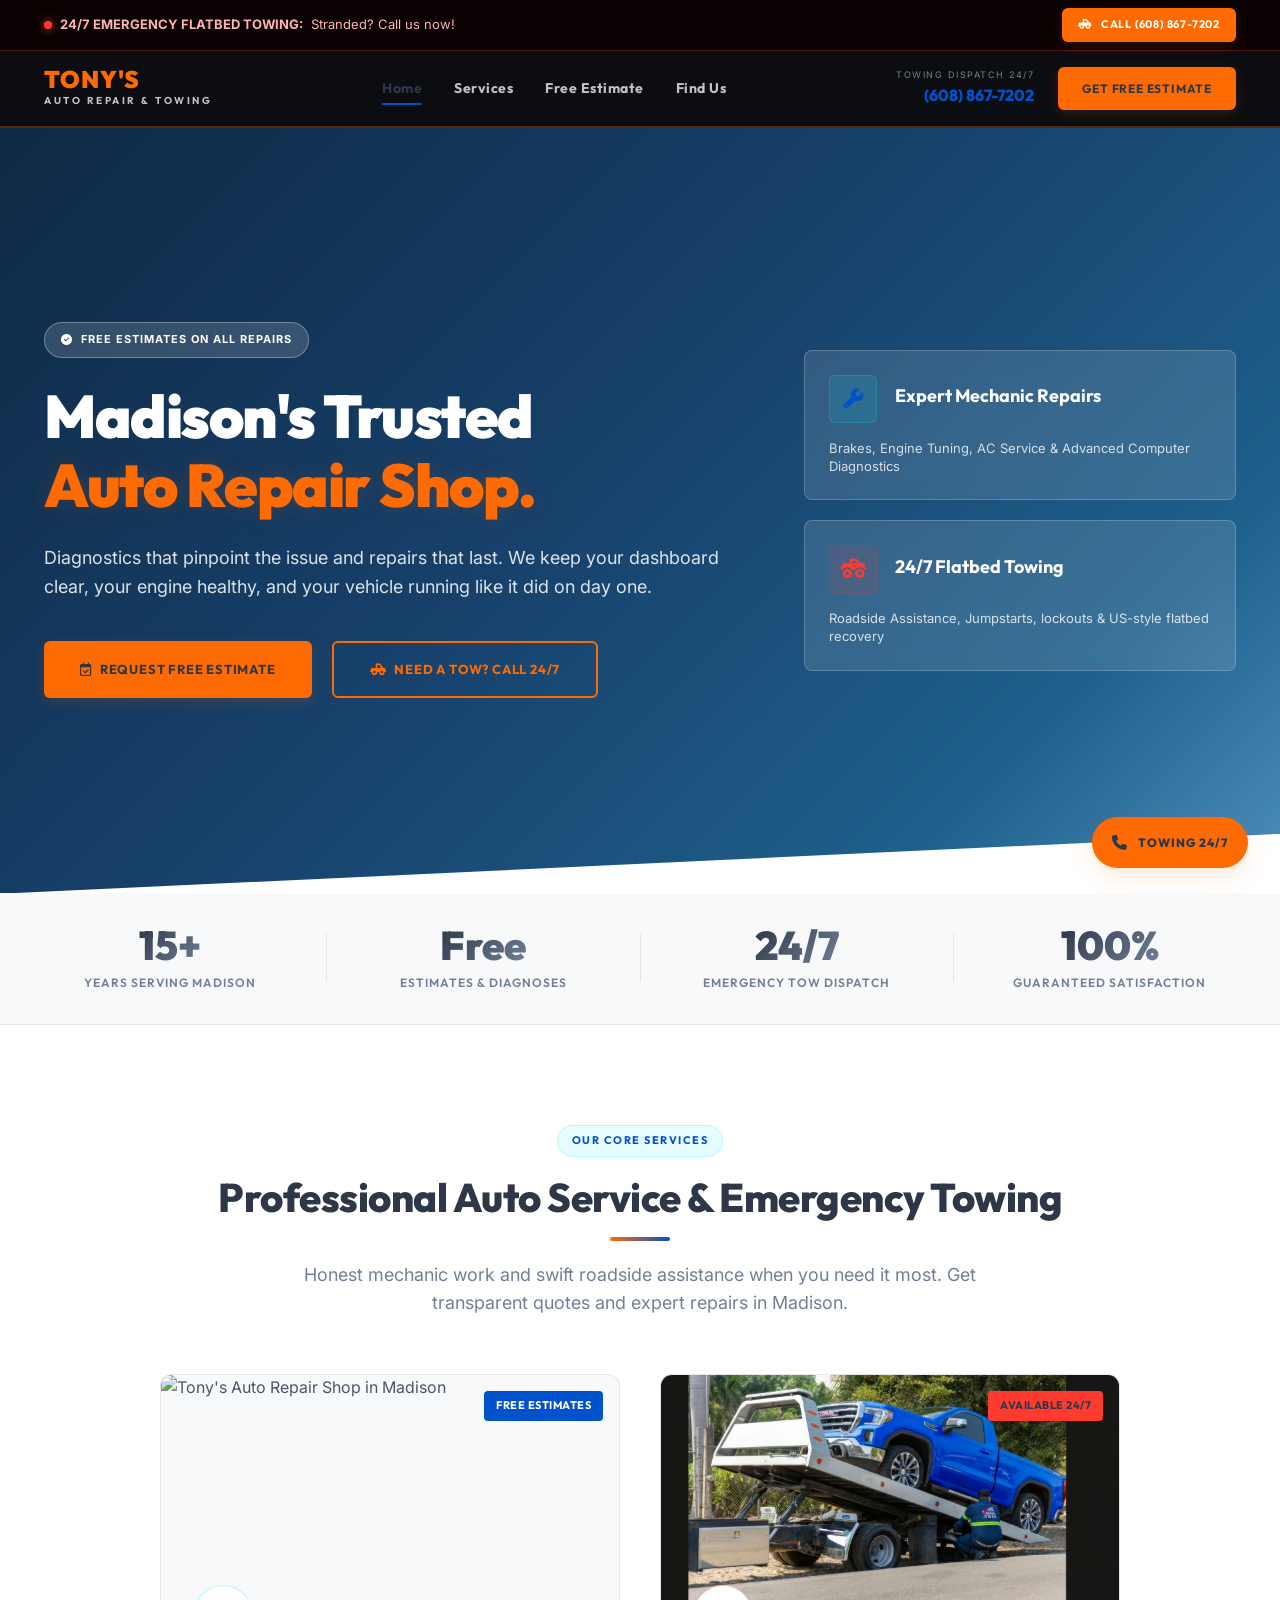
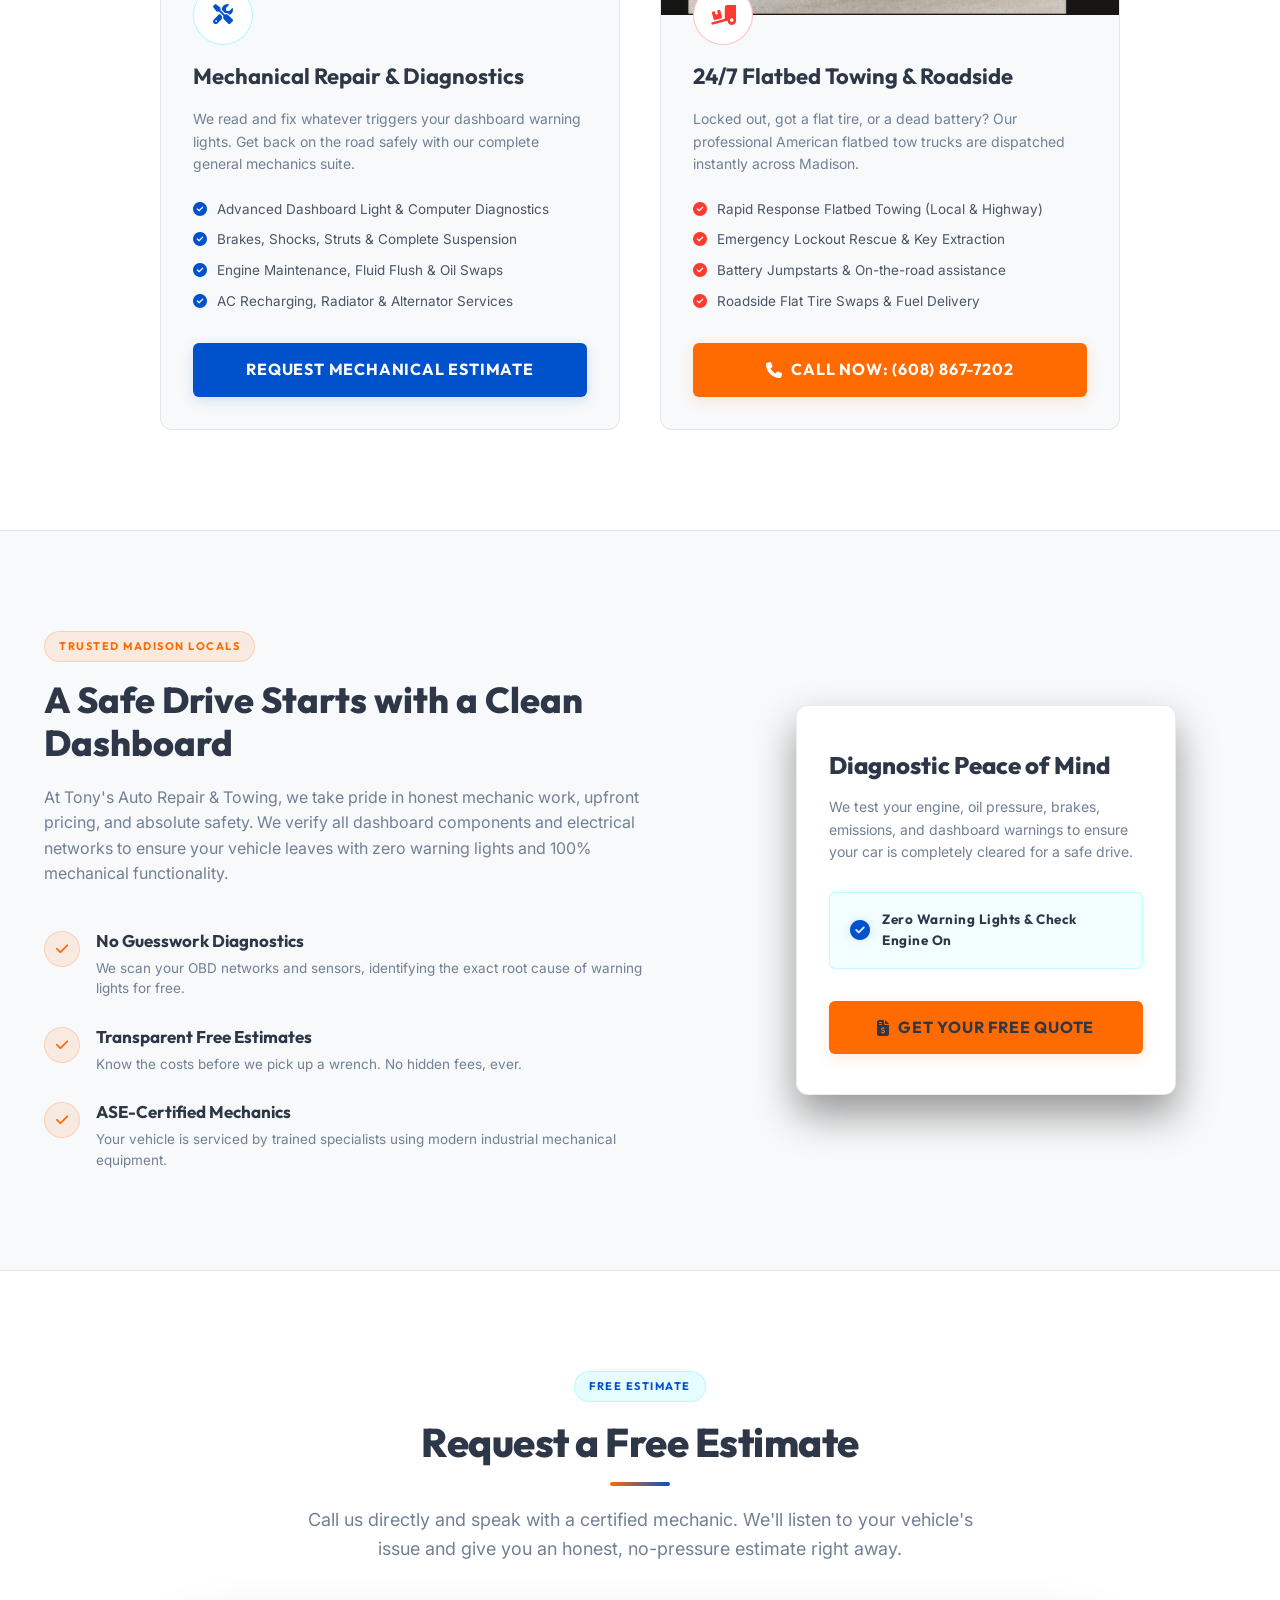
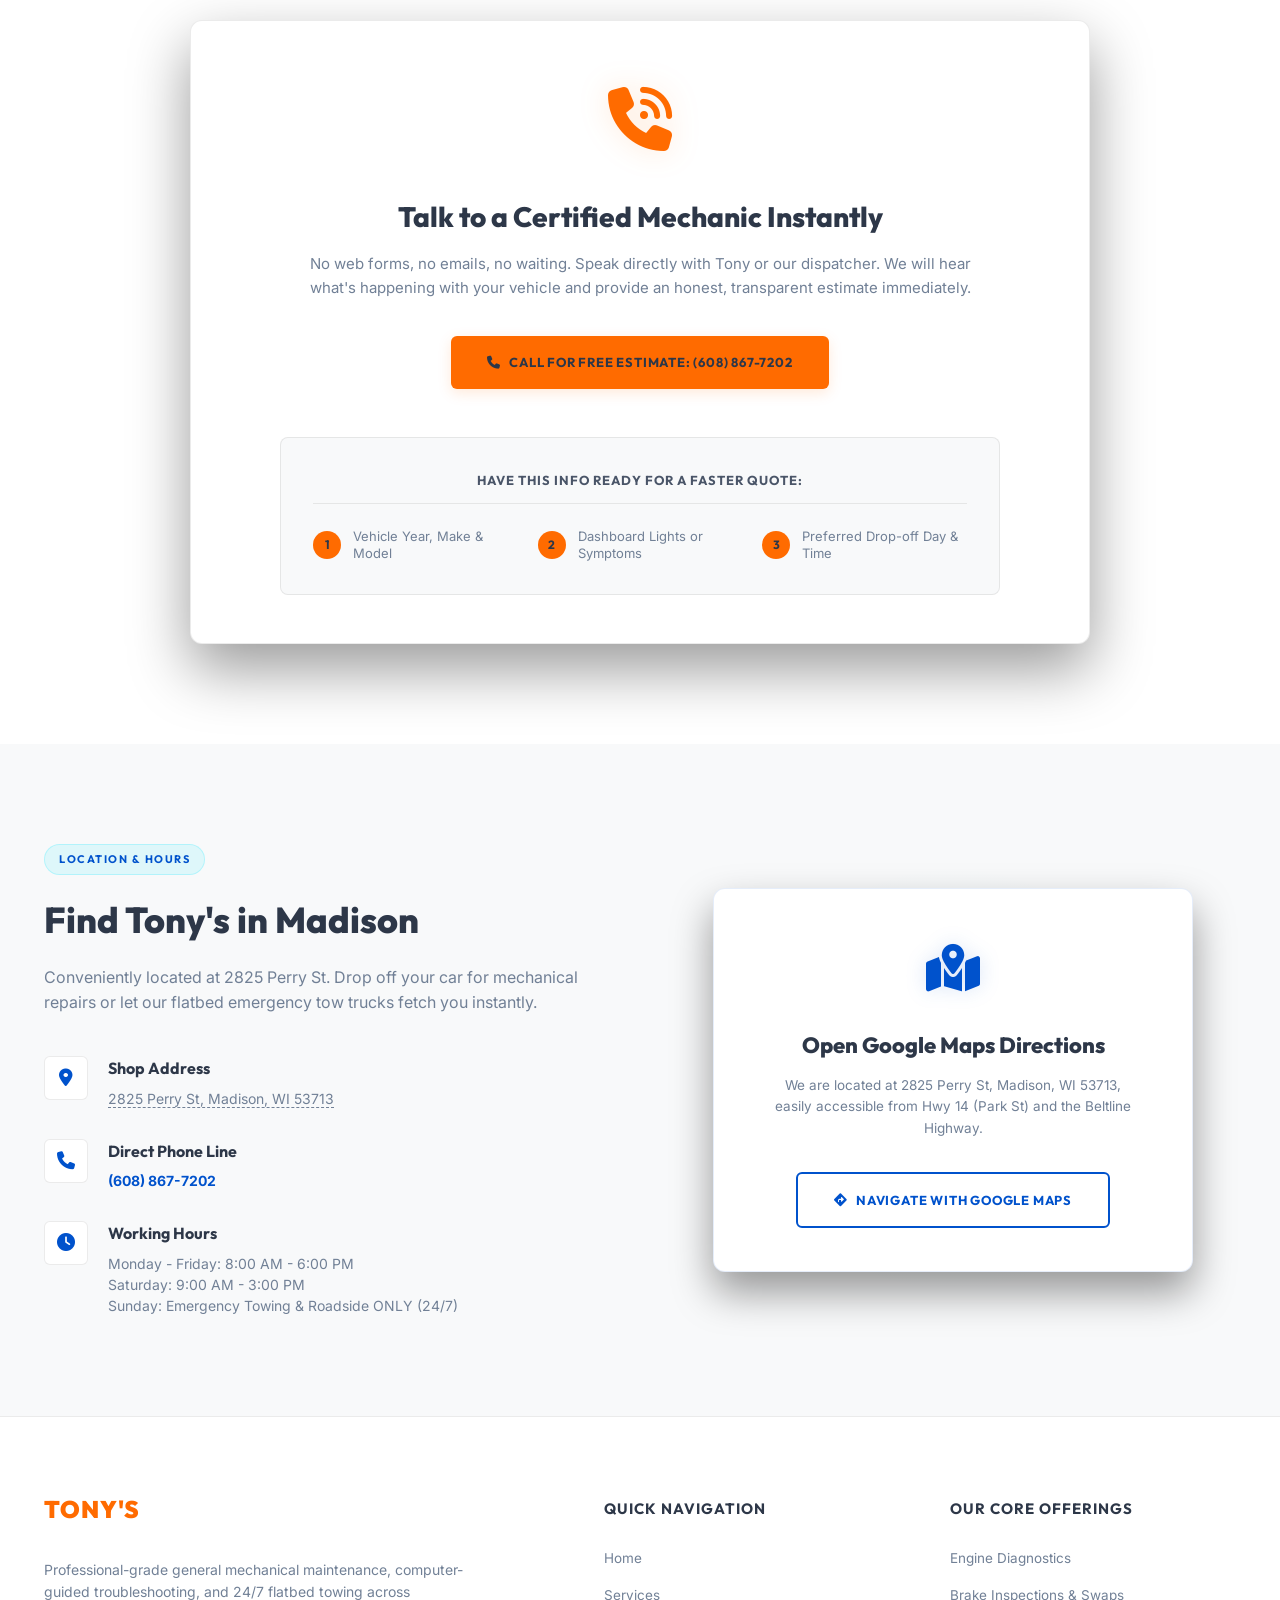
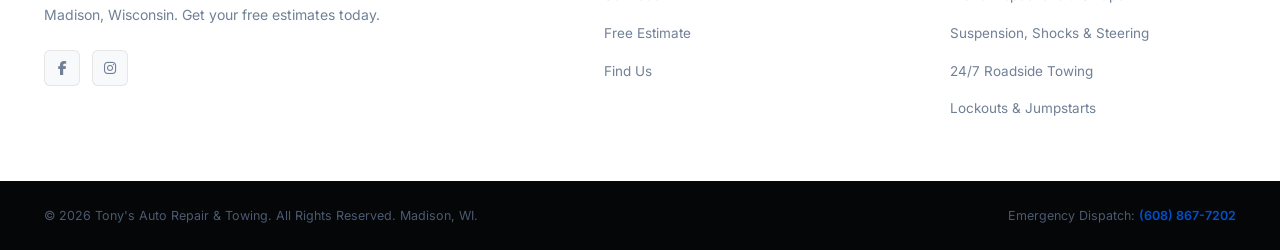
==== index.html @ ce2e1de3 "Tony's Auto Repair & Towing - landing page inicial" ====
<!DOCTYPE html>
<html lang="en">
<head>
    <meta charset="UTF-8">
    <meta name="viewport" content="width=device-width, initial-scale=1.0">
    <title>Tony's Auto Repair & Towing | Madison, WI | Free Estimates</title>
    <meta name="description" content="Tony's Auto Repair & Towing in Madison, WI. Trusted local mechanics offering general repairs, expert diagnostics, free estimates, and 24/7 flatbed towing.">
    <!-- Google Fonts: Outfit & Inter -->
    <link rel="preconnect" href="https://fonts.googleapis.com">
    <link rel="preconnect" href="https://fonts.gstatic.com" crossorigin>
    <link href="https://fonts.googleapis.com/css2?family=Inter:wght@300;400;500;600;700&family=Outfit:wght@400;500;600;700;800;900&display=swap" rel="stylesheet">
    <!-- Font Awesome Icons -->
    <link rel="stylesheet" href="https://cdnjs.cloudflare.com/ajax/libs/font-awesome/6.4.0/css/all.min.css">
    <!-- Custom Styles -->
    <link rel="stylesheet" href="styles.css">
</head>
<body>

    <!-- Emergency Mobile Banner (Sticky at Top for Towing emergencies) -->
    <div class="emergency-banner" id="emergencyBanner">
        <div class="container emergency-flex">
            <span class="emergency-text">
                <span class="pulse-icon"></span>
                <strong>24/7 EMERGENCY FLATBED TOWING:</strong> Stranded? Call us now!
            </span>
            <a href="tel:6088677202" class="btn btn-emergency btn-sm">
                <i class="fa-solid fa-truck-pickup"></i> CALL (608) 867-7202
            </a>
        </div>
    </div>

    <!-- Navigation Header -->
    <header class="main-header" id="mainHeader">
        <div class="container nav-container">
            <a href="#hero" class="logo">
                <span class="logo-brand">TONY'S</span>
                <span class="logo-subtitle">AUTO REPAIR & TOWING</span>
            </a>

            <!-- Mobile Menu Toggle Button -->
            <button class="menu-toggle" id="menuToggle" aria-label="Toggle navigation menu">
                <span class="bar"></span>
                <span class="bar"></span>
                <span class="bar"></span>
            </button>

            <!-- Navigation Links (Minimalist list) -->
            <nav class="nav-menu" id="navMenu">
                <ul>
                    <li><a href="#hero" class="nav-link active">Home</a></li>
                    <li><a href="#services" class="nav-link">Services</a></li>
                    <li><a href="#booking" class="nav-link">Free Estimate</a></li>
                    <li><a href="#contact" class="nav-link">Find Us</a></li>
                </ul>
            </nav>

            <!-- Desktop Header Call-to-action -->
            <div class="header-cta">
                <a href="tel:6088677202" class="phone-link">
                    <span class="phone-sub">Towing Dispatch 24/7</span>
                    <span class="phone-num">(608) 867-7202</span>
                </a>
                <a href="#booking" class="btn btn-primary btn-md">Get Free Estimate</a>
            </div>
        </div>
    </header>

    <!-- Hero Section with clean car interior/dashboard (no check engine lights) -->
    <section class="hero-section" id="hero">
        <div class="hero-overlay"></div>
        <div class="container hero-content">
            <div class="hero-text-block">
                <div class="trust-badge">
                    <i class="fa-solid fa-circle-check"></i> FREE ESTIMATES ON ALL REPAIRS
                </div>
                <h1 class="hero-title">
                    Madison's Trusted<br>
                    <span class="highlight-orange">Auto Repair Shop.</span>
                </h1>
                <p class="hero-subtitle">
                    Diagnostics that pinpoint the issue and repairs that last. We keep your dashboard clear, your engine healthy, and your vehicle running like it did on day one.
                </p>
                <div class="hero-actions">
                    <a href="#booking" class="btn btn-primary btn-lg">
                        <i class="fa-regular fa-calendar-check"></i> Request Free Estimate
                    </a>
                    <a href="tel:6088677202" class="btn btn-outline-orange btn-lg">
                        <i class="fa-solid fa-truck-pickup"></i> Need a Tow? Call 24/7
                    </a>
                </div>
            </div>

            <!-- Quick Info Cards -->
            <div class="quick-info-grid">
                <div class="info-card">
                    <div class="info-icon repair-icon"><i class="fa-solid fa-wrench"></i></div>
                    <h3>Expert Mechanic Repairs</h3>
                    <p>Brakes, Engine Tuning, AC Service & Advanced Computer Diagnostics</p>
                </div>
                <div class="info-card">
                    <div class="info-icon towing-icon"><i class="fa-solid fa-truck-monster"></i></div>
                    <h3>24/7 Flatbed Towing</h3>
                    <p>Roadside Assistance, Jumpstarts, lockouts & US-style flatbed recovery</p>
                </div>
            </div>
        </div>
        
        <!-- Bottom slanted shape divider for modern transition -->
        <div class="section-divider"></div>
    </section>

    <!-- Stats Bar -->
    <section class="stats-bar">
        <div class="container stats-flex">
            <div class="stat-item">
                <span class="stat-num">15+</span>
                <span class="stat-label">Years Serving Madison</span>
            </div>
            <div class="stat-divider"></div>
            <div class="stat-item">
                <span class="stat-num">Free</span>
                <span class="stat-label">Estimates & Diagnoses</span>
            </div>
            <div class="stat-divider"></div>
            <div class="stat-item">
                <span class="stat-num">24/7</span>
                <span class="stat-label">Emergency Tow Dispatch</span>
            </div>
            <div class="stat-divider"></div>
            <div class="stat-item">
                <span class="stat-num">100%</span>
                <span class="stat-label">Guaranteed Satisfaction</span>
            </div>
        </div>
    </section>

    <!-- Services Section (General Repairs & Flatbed Towing Only) -->
    <section class="services-section" id="services">
        <div class="container">
            <div class="section-header text-center">
                <span class="badge badge-accent">Our Core Services</span>
                <h2 class="section-title">Professional Auto Service & Emergency Towing</h2>
                <div class="title-decor"></div>
                <p class="section-desc">Honest mechanic work and swift roadside assistance when you need it most. Get transparent quotes and expert repairs in Madison.</p>
            </div>

            <div class="services-grid services-two-columns">
                <!-- Service Card 1: Auto Repair -->
                <div class="service-card card-repair">
                    <div class="card-image-wrapper">
                        <img src="https://images.unsplash.com/photo-1517524206127-48bbd363f3d7?auto=format&fit=crop&q=80&w=800" alt="Tony's Auto Repair Shop in Madison" class="card-image">
                        <div class="card-tag tag-repair">Free Estimates</div>
                    </div>
                    <div class="card-body">
                        <div class="card-icon-round"><i class="fa-solid fa-screwdriver-wrench"></i></div>
                        <h3 class="card-heading">Mechanical Repair & Diagnostics</h3>
                        <p class="card-text">We read and fix whatever triggers your dashboard warning lights. Get back on the road safely with our complete general mechanics suite.</p>
                        <ul class="card-features">
                            <li><i class="fa-solid fa-circle-check text-cyan"></i> Advanced Dashboard Light & Computer Diagnostics</li>
                            <li><i class="fa-solid fa-circle-check text-cyan"></i> Brakes, Shocks, Struts & Complete Suspension</li>
                            <li><i class="fa-solid fa-circle-check text-cyan"></i> Engine Maintenance, Fluid Flush & Oil Swaps</li>
                            <li><i class="fa-solid fa-circle-check text-cyan"></i> AC Recharging, Radiator & Alternator Services</li>
                        </ul>
                        <div class="card-footer-action">
                            <a href="#booking" class="btn btn-secondary btn-full btn-repair-link">Request Mechanical Estimate</a>
                        </div>
                    </div>
                </div>

                <!-- Service Card 2: U.S. Style Flatbed Towing -->
                <div class="service-card card-towing">
                    <div class="card-image-wrapper">
                        <img src="./GRUA.png" alt="U.S. Flatbed Tow Truck active on roadside rescue" class="card-image">
                        <div class="card-tag tag-towing">Available 24/7</div>
                    </div>
                    <div class="card-body">
                        <div class="card-icon-round"><i class="fa-solid fa-truck-ramp-box"></i></div>
                        <h3 class="card-heading">24/7 Flatbed Towing & Roadside</h3>
                        <p class="card-text">Locked out, got a flat tire, or a dead battery? Our professional American flatbed tow trucks are dispatched instantly across Madison.</p>
                        <ul class="card-features">
                            <li><i class="fa-solid fa-circle-check text-red"></i> Rapid Response Flatbed Towing (Local & Highway)</li>
                            <li><i class="fa-solid fa-circle-check text-red"></i> Emergency Lockout Rescue & Key Extraction</li>
                            <li><i class="fa-solid fa-circle-check text-red"></i> Battery Jumpstarts & On-the-road assistance</li>
                            <li><i class="fa-solid fa-circle-check text-red"></i> Roadside Flat Tire Swaps & Fuel Delivery</li>
                        </ul>
                        <div class="card-footer-action">
                            <a href="tel:6088677202" class="btn btn-emergency btn-full">
                                <i class="fa-solid fa-phone"></i> Call Now: (608) 867-7202
                            </a>
                        </div>
                    </div>
                </div>
            </div>
        </div>
    </section>

    <!-- Why Choose Us Grid (Re-focused on Trusted Madison Locals & Clear Dashboards) -->
    <section class="why-choose-us">
        <div class="container">
            <div class="why-grid">
                <div class="why-text-block">
                    <span class="badge badge-accent-orange">Trusted Madison Locals</span>
                    <h2>A Safe Drive Starts with a Clean Dashboard</h2>
                    <p>At Tony's Auto Repair & Towing, we take pride in honest mechanic work, upfront pricing, and absolute safety. We verify all dashboard components and electrical networks to ensure your vehicle leaves with zero warning lights and 100% mechanical functionality.</p>
                    
                    <div class="features-list">
                        <div class="feature-item-small">
                            <div class="feature-small-icon"><i class="fa-solid fa-check"></i></div>
                            <div>
                                <h4>No Guesswork Diagnostics</h4>
                                <p>We scan your OBD networks and sensors, identifying the exact root cause of warning lights for free.</p>
                            </div>
                        </div>
                        <div class="feature-item-small">
                            <div class="feature-small-icon"><i class="fa-solid fa-check"></i></div>
                            <div>
                                <h4>Transparent Free Estimates</h4>
                                <p>Know the costs before we pick up a wrench. No hidden fees, ever.</p>
                            </div>
                        </div>
                        <div class="feature-item-small">
                            <div class="feature-small-icon"><i class="fa-solid fa-check"></i></div>
                            <div>
                                <h4>ASE-Certified Mechanics</h4>
                                <p>Your vehicle is serviced by trained specialists using modern industrial mechanical equipment.</p>
                            </div>
                        </div>
                    </div>
                </div>

                <div class="why-visual-block">
                    <div class="visual-card">
                        <div class="visual-glowing-effect"></div>
                        <div class="visual-info">
                            <h3>Diagnostic Peace of Mind</h3>
                            <p>We test your engine, oil pressure, brakes, emissions, and dashboard warnings to ensure your car is completely cleared for a safe drive.</p>
                            <div class="dash-reassurance-box">
                                <i class="fa-solid fa-circle-check text-cyan"></i>
                                <span>Zero Warning Lights & Check Engine On</span>
                            </div>
                            <a href="#booking" class="btn btn-primary btn-full"><i class="fa-solid fa-file-invoice-dollar"></i> Get Your Free Quote</a>
                        </div>
                    </div>
                </div>
            </div>
        </div>
    </section>

    <!-- Booking & Estimate Portal (Streamlined Single-Step Form) -->
    <section class="booking-section" id="booking">
        <div class="container">
            <div class="section-header text-center">
                <span class="badge badge-accent">Free Estimate</span>
                <h2 class="section-title">Request a Free Estimate</h2>
                <div class="title-decor"></div>
                <p class="section-desc">Call us directly and speak with a certified mechanic. We'll listen to your vehicle's issue and give you an honest, no-pressure estimate right away.</p>
            </div>

            <!-- Phone-First Estimate Card -->
            <div class="booking-card text-center">
                <div class="estimate-phone-icon">
                    <i class="fa-solid fa-phone-volume"></i>
                </div>
                <h3 class="estimate-card-title">Talk to a Certified Mechanic Instantly</h3>
                <p class="estimate-card-subtitle">No web forms, no emails, no waiting. Speak directly with Tony or our dispatcher. We will hear what's happening with your vehicle and provide an honest, transparent estimate immediately.</p>
                
                <div class="estimate-cta-block">
                    <a href="tel:6088677202" class="btn btn-primary btn-glow btn-lg">
                        <i class="fa-solid fa-phone"></i> Call for Free Estimate: (608) 867-7202
                    </a>
                </div>

                <div class="info-requirements-box">
                    <h4>Have This Info Ready for a Faster Quote:</h4>
                    <div class="requirements-grid">
                        <div class="req-item">
                            <span class="req-num">1</span>
                            <span class="req-text">Vehicle Year, Make & Model</span>
                        </div>
                        <div class="req-item">
                            <span class="req-num">2</span>
                            <span class="req-text">Dashboard Lights or Symptoms</span>
                        </div>
                        <div class="req-item">
                            <span class="req-num">3</span>
                            <span class="req-text">Preferred Drop-off Day & Time</span>
                        </div>
                    </div>
                </div>
            </div>
        </div>
    </section>

    <!-- Contact & Map Section (Simplified as requested, only Google Maps Link & Card) -->
    <section class="contact-section" id="contact">
        <div class="container">
            <div class="contact-grid">
                <div class="contact-info-block">
                    <span class="badge badge-accent">Location & Hours</span>
                    <h2>Find Tony's in Madison</h2>
                    <p>Conveniently located at 2825 Perry St. Drop off your car for mechanical repairs or let our flatbed emergency tow trucks fetch you instantly.</p>

                    <div class="contact-detail-items">
                        <div class="contact-item">
                            <div class="contact-item-icon"><i class="fa-solid fa-location-dot"></i></div>
                            <div>
                                <h4>Shop Address</h4>
                                <p><a href="https://maps.google.com/?q=2825+Perry+St,+Madison,+WI+53713" target="_blank" class="address-map-link">2825 Perry St, Madison, WI 53713</a></p>
                            </div>
                        </div>

                        <div class="contact-item">
                            <div class="contact-item-icon"><i class="fa-solid fa-phone"></i></div>
                            <div>
                                <h4>Direct Phone Line</h4>
                                <p><a href="tel:6088677202" class="phone-dark-link">(608) 867-7202</a></p>
                            </div>
                        </div>

                        <div class="contact-item">
                            <div class="contact-item-icon"><i class="fa-solid fa-clock"></i></div>
                            <div>
                                <h4>Working Hours</h4>
                                <p>Monday - Friday: 8:00 AM - 6:00 PM<br>Saturday: 9:00 AM - 3:00 PM<br>Sunday: Emergency Towing & Roadside ONLY (24/7)</p>
                            </div>
                        </div>
                    </div>
                </div>

                <!-- Google Maps Direction Panel (Clean Dark theme card) -->
                <div class="map-visual-container">
                    <div class="map-glow-glow"></div>
                    <div class="map-inner-canvas map-card-simple">
                        <div class="map-card-content text-center">
                            <div class="map-card-icon"><i class="fa-solid fa-map-location-dot"></i></div>
                            <h3>Open Google Maps Directions</h3>
                            <p>We are located at 2825 Perry St, Madison, WI 53713, easily accessible from Hwy 14 (Park St) and the Beltline Highway.</p>
                            <a href="https://maps.google.com/?q=2825+Perry+St,+Madison,+WI+53713" target="_blank" class="btn btn-outline-cyan btn-lg">
                                <i class="fa-solid fa-diamond-turn-right"></i> Navigate with Google Maps
                            </a>
                        </div>
                    </div>
                </div>
            </div>
        </div>
    </section>

    <!-- Footer -->
    <footer class="main-footer">
        <div class="container footer-grid">
            <div class="footer-brand-info">
                <a href="#hero" class="logo">
                    <span class="logo-brand">TONY'S</span>
                    <span class="logo-subtitle">AUTO REPAIR & TOWING</span>
                </a>
                <p class="footer-desc">Professional-grade general mechanical maintenance, computer-guided troubleshooting, and 24/7 flatbed towing across Madison, Wisconsin. Get your free estimates today.</p>
                <div class="social-icons">
                    <a href="#" aria-label="Facebook"><i class="fa-brands fa-facebook-f"></i></a>
                    <a href="#" aria-label="Instagram"><i class="fa-brands fa-instagram"></i></a>
                </div>
            </div>
            
            <div class="footer-links">
                <h3>Quick Navigation</h3>
                <ul>
                    <li><a href="#hero">Home</a></li>
                    <li><a href="#services">Services</a></li>
                    <li><a href="#booking">Free Estimate</a></li>
                    <li><a href="#contact">Find Us</a></li>
                </ul>
            </div>

            <div class="footer-services">
                <h3>Our Core Offerings</h3>
                <ul>
                    <li><a href="#services">Engine Diagnostics</a></li>
                    <li><a href="#services">Brake Inspections & Swaps</a></li>
                    <li><a href="#services">Suspension, Shocks & Steering</a></li>
                    <li><a href="#services">24/7 Roadside Towing</a></li>
                    <li><a href="#services">Lockouts & Jumpstarts</a></li>
                </ul>
            </div>
        </div>
        
        <div class="footer-bottom">
            <div class="container footer-bottom-flex">
                <p>&copy; 2026 Tony's Auto Repair & Towing. All Rights Reserved. Madison, WI.</p>
                <p>Emergency Dispatch: <a href="tel:6088677202">(608) 867-7202</a></p>
            </div>
        </div>
    </footer>

    <!-- Floating Sticky Call Button (Amber glowing action that floats on scroll) -->
    <a href="tel:6088677202" class="floating-call-btn" id="floatingCallBtn" aria-label="Call Towing Dispatch Immediately">
        <i class="fa-solid fa-phone"></i>
        <span class="floating-call-text">TOWING 24/7</span>
    </a>

    <!-- JS Custom Logic -->
    <script src="app.js"></script>
</body>
</html>
---- styles.css ----
/* ==========================================================================
   TONY'S AUTO REPAIR & TOWING - STYLESHEET
   Premium Minimalist Custom Styling System (Pure Vanilla CSS)
   ========================================================================== */

/* --- CSS Variables & Design System --- */
:root {
    --bg-dark-deep: #FFFFFF;
    --bg-dark-panel: #F8F9FA;
    --bg-dark-card: #FFFFFF;
    --bg-dark-hover: #F0F2F5;

    --color-orange: #FF6B00;
    --color-orange-hover: #FF8533;
    --color-orange-glow: rgba(255, 107, 0, 0.15);

    --color-cyan: #0052CC;
    --color-cyan-hover: #003DA5;
    --color-cyan-glow: rgba(0, 82, 204, 0.15);

    --color-red: #FF3B30;
    --color-red-glow: rgba(255, 59, 48, 0.15);

    --text-white: #2D3748;
    --text-light: #4A5568;
    --text-muted: #718096;
    --border-color: rgba(0, 0, 0, 0.08);
    --border-glow-cyan: rgba(0, 82, 204, 0.1);
    --border-glow-orange: rgba(255, 107, 0, 0.1);
    
    --font-heading: 'Outfit', -apple-system, BlinkMacSystemFont, "Segoe UI", Roboto, sans-serif;
    --font-body: 'Inter', -apple-system, BlinkMacSystemFont, "Segoe UI", Roboto, sans-serif;
    
    --transition-smooth: all 0.35s cubic-bezier(0.25, 0.8, 0.25, 1);
    --transition-fast: all 0.2s ease;
}

/* --- Base & Reset Rules --- */
*, *::before, *::after {
    box-sizing: border-box;
    margin: 0;
    padding: 0;
}

html {
    scroll-behavior: smooth;
    font-size: 16px;
    background-color: var(--bg-dark-deep);
    color: var(--text-light);
    font-family: var(--font-body);
}

body {
    overflow-x: hidden;
    line-height: 1.6;
    background-color: var(--bg-dark-deep);
    -webkit-font-smoothing: antialiased;
}

a {
    color: inherit;
    text-decoration: none;
    transition: var(--transition-fast);
}

img {
    max-width: 100%;
    height: auto;
    display: block;
}

ul {
    list-style: none;
}

/* --- Scrollbar Customization --- */
::-webkit-scrollbar {
    width: 10px;
}
::-webkit-scrollbar-track {
    background: var(--bg-dark-deep);
}
::-webkit-scrollbar-thumb {
    background: #CBD5E0;
    border-radius: 5px;
    border: 2px solid var(--bg-dark-deep);
}
::-webkit-scrollbar-thumb:hover {
    background: var(--color-orange);
}

/* --- Reusable Layout Components & Containers --- */
.container {
    width: 100%;
    max-width: 1240px;
    margin: 0 auto;
    padding: 0 24px;
}

.text-center { text-align: center; }
.text-right { text-align: right; }
.text-cyan { color: var(--color-cyan) !important; }
.text-orange { color: var(--color-orange) !important; }
.text-red { color: var(--color-red) !important; }

/* --- Badges & Headings Decor --- */
.badge {
    display: inline-block;
    padding: 6px 14px;
    font-family: var(--font-heading);
    font-weight: 700;
    font-size: 11px;
    text-transform: uppercase;
    letter-spacing: 1.5px;
    border-radius: 30px;
    margin-bottom: 16px;
}

.badge-accent {
    background: rgba(0, 229, 255, 0.1);
    color: var(--color-cyan);
    border: 1px solid rgba(0, 229, 255, 0.2);
}

.badge-accent-orange {
    background: rgba(255, 107, 0, 0.1);
    color: var(--color-orange);
    border: 1px solid rgba(255, 107, 0, 0.2);
}

.section-header {
    margin-bottom: 56px;
}

.section-title {
    font-family: var(--font-heading);
    font-size: 40px;
    font-weight: 800;
    color: var(--text-white);
    letter-spacing: -0.5px;
    line-height: 1.2;
    margin-bottom: 16px;
}

.title-decor {
    width: 60px;
    height: 4px;
    background: linear-gradient(90deg, var(--color-orange), var(--color-cyan));
    margin: 0 auto 20px auto;
    border-radius: 2px;
}

.section-desc {
    color: var(--text-muted);
    font-size: 18px;
    max-width: 700px;
    margin: 0 auto;
}

/* --- Buttons --- */
.btn {
    display: inline-flex;
    align-items: center;
    justify-content: center;
    font-family: var(--font-heading);
    font-weight: 700;
    text-transform: uppercase;
    letter-spacing: 0.8px;
    border-radius: 6px;
    transition: var(--transition-smooth);
    cursor: pointer;
    border: none;
    gap: 8px;
}

.btn-sm {
    font-size: 11px;
    padding: 8px 16px;
}

.btn-md {
    font-size: 12px;
    padding: 12px 24px;
}

.btn-lg {
    font-size: 13px;
    padding: 16px 36px;
}

.btn-full {
    width: 100%;
    padding: 14px 24px;
}

.btn-primary {
    background: var(--color-orange);
    color: var(--text-white);
    box-shadow: 0 4px 14px var(--color-orange-glow);
}

.btn-primary:hover {
    background: var(--color-orange-hover);
    transform: translateY(-2px);
    box-shadow: 0 6px 20px var(--color-orange-glow);
}

.btn-secondary {
    background: rgba(255, 255, 255, 0.06);
    color: var(--text-white);
    border: 1px solid var(--border-color);
}

.btn-secondary:hover {
    background: rgba(255, 255, 255, 0.12);
    border-color: rgba(255, 255, 255, 0.2);
    transform: translateY(-2px);
}

.btn-emergency {
    background: var(--color-orange);
    color: #ffffff;
    box-shadow: 0 4px 14px var(--color-orange-glow);
    animation: critical-pulse 2s infinite;
}

.btn-emergency:hover {
    background: var(--color-orange-hover);
    transform: translateY(-2px);
    box-shadow: 0 6px 20px var(--color-orange-glow);
}

.btn-outline-orange {
    background: transparent;
    color: var(--color-orange);
    border: 2px solid var(--color-orange);
}

.btn-outline-orange:hover {
    background: var(--color-orange);
    color: var(--text-white);
    transform: translateY(-2px);
    box-shadow: 0 6px 20px var(--color-orange-glow);
}

.btn-outline-cyan {
    background: transparent;
    color: var(--color-cyan);
    border: 2px solid var(--color-cyan);
}

.btn-outline-cyan:hover {
    background: var(--color-cyan);
    color: var(--bg-dark-deep);
    transform: translateY(-2px);
    box-shadow: 0 6px 20px var(--color-cyan-glow);
}

.btn-outline-grey {
    background: transparent;
    color: var(--text-muted);
    border: 1px solid var(--border-color);
}

.btn-outline-grey:hover {
    background: rgba(255, 255, 255, 0.05);
    color: var(--text-white);
}

/* ==========================================================================
   Header & Sticky Banner Styles
   ========================================================================== */

.emergency-banner {
    background-color: #0A0202;
    border-bottom: 1px solid rgba(255, 59, 48, 0.3);
    padding: 8px 0;
    z-index: 1000;
    position: relative;
}

.emergency-flex {
    display: flex;
    justify-content: space-between;
    align-items: center;
    flex-wrap: wrap;
    gap: 12px;
}

.emergency-text {
    font-size: 13px;
    color: #FFB3B3;
    display: flex;
    align-items: center;
    gap: 8px;
}

.pulse-icon {
    width: 8px;
    height: 8px;
    background-color: var(--color-red);
    border-radius: 50%;
    display: inline-block;
    box-shadow: 0 0 8px var(--color-red);
    animation: soft-pulse-dot 1.5s infinite;
}

/* Navigation Header */
.main-header {
    position: sticky;
    top: 0;
    left: 0;
    width: 100%;
    z-index: 999;
    padding: 16px 0;
    background: rgba(5, 6, 10, 0.97);
    backdrop-filter: blur(14px);
    -webkit-backdrop-filter: blur(14px);
    border-bottom: 2px solid rgba(255, 107, 0, 0.3);
    transition: var(--transition-smooth);
}

.main-header.scrolled {
    padding: 10px 0;
    background: #050608;
    box-shadow: 0 4px 30px rgba(0, 0, 0, 0.6);
}

.nav-container {
    display: flex;
    justify-content: space-between;
    align-items: center;
}

.logo {
    display: flex;
    flex-direction: column;
}

.logo-brand {
    font-family: var(--font-heading);
    font-weight: 900;
    font-size: 24px;
    letter-spacing: 1px;
    color: var(--color-orange);
    line-height: 1;
}

.logo-subtitle {
    font-family: var(--font-heading);
    font-weight: 700;
    font-size: 10px;
    letter-spacing: 2.5px;
    color: rgba(255, 255, 255, 0.75);
    margin-top: 2px;
}

/* Nav Menu Links */
.nav-menu ul {
    display: flex;
    gap: 32px;
}

.nav-link {
    font-family: var(--font-heading);
    font-weight: 700;
    font-size: 14px;
    letter-spacing: 0.5px;
    color: rgba(255, 255, 255, 0.75);
    padding: 8px 0;
    position: relative;
}

.nav-link:hover {
    color: #ffffff;
}

.nav-link::after {
    content: '';
    position: absolute;
    bottom: 0;
    left: 0;
    width: 0;
    height: 2px;
    background: var(--color-cyan);
    transition: var(--transition-fast);
}

.nav-link:hover::after,
.nav-link.active::after {
    width: 100%;
}

.nav-link.active {
    color: var(--text-white);
}

/* Header CTAs */
.header-cta {
    display: flex;
    align-items: center;
    gap: 24px;
}

.phone-link {
    display: flex;
    flex-direction: column;
    text-align: right;
}

.phone-sub {
    font-size: 9px;
    text-transform: uppercase;
    letter-spacing: 1.5px;
    color: var(--text-muted);
}

.phone-num {
    font-family: var(--font-heading);
    font-weight: 800;
    font-size: 16px;
    color: var(--color-cyan);
}

.phone-num:hover {
    color: var(--color-cyan-hover);
}

/* Mobile Menu Button */
.menu-toggle {
    display: none;
    flex-direction: column;
    justify-content: space-between;
    width: 24px;
    height: 18px;
    background: transparent;
    border: none;
    cursor: pointer;
}

.menu-toggle .bar {
    width: 100%;
    height: 2px;
    background-color: var(--text-white);
    border-radius: 4px;
    transition: var(--transition-fast);
}

/* ==========================================================================
   Hero Section Styles (Dashboard Reassurance Graphic Background)
   ========================================================================== */

.hero-section {
    position: relative;
    padding: 160px 0 160px 0;
    background: linear-gradient(135deg, #0f2d4a 0%, #1a4a7a 45%, #2471a3 80%, #5dade2 100%);
    background-size: cover;
    background-position: center;
    display: flex;
    align-items: center;
    min-height: 85vh;
}

.hero-overlay {
    position: absolute;
    top: 0;
    left: 0;
    width: 100%;
    height: 100%;
    background: rgba(10, 25, 45, 0.2);
    z-index: 1;
}

.hero-content {
    position: relative;
    z-index: 2;
    display: grid;
    grid-template-columns: 1.25fr 0.75fr;
    gap: 40px;
    align-items: center;
}

.hero-text-block {
    max-width: 720px;
}

.hero-text-block .trust-badge {
    display: inline-flex;
    align-items: center;
    gap: 8px;
    background: rgba(255, 255, 255, 0.15);
    border: 1px solid rgba(255, 255, 255, 0.3);
    color: #ffffff;
    padding: 8px 16px;
    border-radius: 30px;
    font-size: 11px;
    font-weight: 700;
    letter-spacing: 1px;
    margin-bottom: 24px;
}

.hero-title {
    font-family: var(--font-heading);
    font-size: 60px;
    font-weight: 900;
    line-height: 1.15;
    letter-spacing: -1.5px;
    color: #ffffff;
    margin-bottom: 24px;
}

.highlight-orange {
    color: var(--color-orange);
    text-shadow: 0 0 20px var(--color-orange-glow);
}

.hero-subtitle {
    font-size: 18px;
    color: rgba(255, 255, 255, 0.85);
    line-height: 1.6;
    margin-bottom: 40px;
}

.hero-actions {
    display: flex;
    gap: 20px;
    flex-wrap: wrap;
}

/* Quick Info Cards Column */
.quick-info-grid {
    display: flex;
    flex-direction: column;
    gap: 20px;
}

.info-card {
    background: rgba(255, 255, 255, 0.12);
    backdrop-filter: blur(10px);
    -webkit-backdrop-filter: blur(10px);
    border: 1px solid rgba(255, 255, 255, 0.2);
    border-radius: 8px;
    padding: 24px;
    display: grid;
    grid-template-columns: 50px 1fr;
    gap: 16px;
    align-items: center;
    transition: var(--transition-smooth);
}

.info-card:hover {
    transform: translateX(-5px);
    background: rgba(255, 255, 255, 0.2);
    box-shadow: 0 10px 30px rgba(0, 0, 0, 0.2);
}

.info-icon {
    width: 48px;
    height: 48px;
    border-radius: 6px;
    display: flex;
    align-items: center;
    justify-content: center;
    font-size: 20px;
}

.repair-icon {
    background: rgba(0, 229, 255, 0.1);
    color: var(--color-cyan);
    border: 1px solid rgba(0, 229, 255, 0.2);
}

.towing-icon {
    background: rgba(255, 59, 48, 0.1);
    color: var(--color-red);
    border: 1px solid rgba(255, 59, 48, 0.2);
}

.info-card h3 {
    font-family: var(--font-heading);
    font-size: 18px;
    font-weight: 700;
    color: #ffffff;
    margin-bottom: 4px;
}

.info-card p {
    color: rgba(255, 255, 255, 0.8);
    font-size: 13px;
    line-height: 1.4;
    grid-column: 1 / -1;
}

/* Slanted Divider Transition */
.section-divider {
    position: absolute;
    bottom: -1px;
    left: 0;
    width: 100%;
    height: 60px;
    background: var(--bg-dark-deep);
    clip-path: polygon(0 100%, 100% 100%, 100% 0);
    z-index: 3;
}

/* ==========================================================================
   Stats Bar Styles
   ========================================================================== */

.stats-bar {
    background: var(--bg-dark-panel);
    padding: 32px 0;
    border-bottom: 1px solid var(--border-color);
    position: relative;
    z-index: 4;
}

.stats-flex {
    display: flex;
    justify-content: space-between;
    align-items: center;
    flex-wrap: wrap;
    gap: 30px;
}

.stat-item {
    display: flex;
    flex-direction: column;
    align-items: center;
    text-align: center;
    flex: 1;
    min-width: 180px;
}

.stat-num {
    font-family: var(--font-heading);
    font-weight: 900;
    font-size: 40px;
    line-height: 1;
    color: var(--text-white);
    margin-bottom: 8px;
    background: linear-gradient(135deg, var(--text-white), var(--text-muted));
    -webkit-background-clip: text;
    -webkit-text-fill-color: transparent;
}

.stat-label {
    font-size: 12px;
    font-family: var(--font-heading);
    font-weight: 600;
    text-transform: uppercase;
    letter-spacing: 1px;
    color: var(--text-muted);
}

.stat-divider {
    width: 1px;
    height: 48px;
    background-color: var(--border-color);
}

/* ==========================================================================
   Services Section (Cleaned up cards, simplified as requested)
   ========================================================================== */

.services-section {
    padding: 100px 0;
    position: relative;
    background: var(--bg-dark-deep);
}

.services-two-columns {
    display: grid;
    grid-template-columns: repeat(2, 1fr);
    gap: 40px;
    max-width: 960px;
    margin: 0 auto;
}

.service-card {
    background: var(--bg-dark-panel);
    border-radius: 12px;
    overflow: hidden;
    border: 1px solid var(--border-color);
    display: flex;
    flex-direction: column;
    transition: var(--transition-smooth);
    position: relative;
}

.card-repair:hover {
    border-color: var(--border-glow-cyan);
    box-shadow: 0 12px 40px rgba(0, 229, 255, 0.05);
}

.card-towing:hover {
    border-color: rgba(255, 59, 48, 0.25);
    box-shadow: 0 12px 40px rgba(255, 59, 48, 0.05);
}

.service-card:hover {
    transform: translateY(-8px);
}

.card-image-wrapper {
    position: relative;
    height: 240px;
    overflow: hidden;
}

.card-image {
    width: 100%;
    height: 100%;
    object-fit: cover;
    transition: var(--transition-smooth);
}

.service-card:hover .card-image {
    transform: scale(1.06);
}

.card-tag {
    position: absolute;
    top: 16px;
    right: 16px;
    padding: 6px 12px;
    font-family: var(--font-heading);
    font-size: 11px;
    font-weight: 700;
    border-radius: 4px;
    text-transform: uppercase;
    letter-spacing: 0.5px;
    z-index: 2;
}

.tag-repair { background-color: var(--color-cyan); color: var(--bg-dark-deep); }
.tag-towing { background-color: var(--color-red); color: var(--text-white); }

.card-body {
    padding: 32px;
    flex-grow: 1;
    display: flex;
    flex-direction: column;
    position: relative;
}

.card-icon-round {
    position: absolute;
    top: -30px;
    left: 32px;
    width: 60px;
    height: 60px;
    background: var(--bg-dark-card);
    border: 1px solid var(--border-color);
    border-radius: 50%;
    display: flex;
    align-items: center;
    justify-content: center;
    font-size: 20px;
    z-index: 5;
}

.card-repair .card-icon-round { color: var(--color-cyan); border-color: rgba(0, 229, 255, 0.3); }
.card-towing .card-icon-round { color: var(--color-red); border-color: rgba(255, 59, 48, 0.3); }

.card-heading {
    font-family: var(--font-heading);
    font-size: 22px;
    font-weight: 700;
    color: var(--text-white);
    margin-top: 12px;
    margin-bottom: 14px;
}

.card-text {
    font-size: 14px;
    color: var(--text-muted);
    line-height: 1.6;
    margin-bottom: 24px;
}

.card-features {
    display: flex;
    flex-direction: column;
    gap: 12px;
    margin-bottom: 32px;
    margin-top: auto;
}

.card-features li {
    font-size: 13.5px;
    color: var(--text-light);
    display: flex;
    align-items: flex-start;
    gap: 10px;
    line-height: 1.4;
}

.card-features li i {
    font-size: 14px;
    margin-top: 2px;
}

.card-footer-action {
    margin-top: auto;
}

.card-footer-action .btn-full {
    min-height: 52px;
}

.btn-repair-link {
    background: var(--color-cyan) !important;
    color: #ffffff !important;
    border: none !important;
    box-shadow: 0 4px 14px var(--color-cyan-glow) !important;
}

.btn-repair-link:hover {
    background: var(--color-cyan-hover) !important;
    transform: translateY(-2px) !important;
    box-shadow: 0 6px 20px var(--color-cyan-glow) !important;
}

/* ==========================================================================
   Why Choose Us Section Styles
   ========================================================================== */

.why-choose-us {
    padding: 100px 0;
    background: var(--bg-dark-panel);
    border-top: 1px solid var(--border-color);
    border-bottom: 1px solid var(--border-color);
}

.why-grid {
    display: grid;
    grid-template-columns: 1.1fr 0.9fr;
    gap: 80px;
    align-items: center;
}

.why-text-block h2 {
    font-family: var(--font-heading);
    font-size: 36px;
    font-weight: 800;
    color: var(--text-white);
    margin-bottom: 20px;
    line-height: 1.2;
}

.why-text-block > p {
    color: var(--text-muted);
    font-size: 16px;
    margin-bottom: 40px;
}

.features-list {
    display: flex;
    flex-direction: column;
    gap: 24px;
}

.feature-item-small {
    display: flex;
    gap: 16px;
}

.feature-small-icon {
    width: 36px;
    height: 36px;
    background: rgba(255, 107, 0, 0.1);
    color: var(--color-orange);
    border: 1px solid rgba(255, 107, 0, 0.2);
    border-radius: 50%;
    display: flex;
    align-items: center;
    justify-content: center;
    font-size: 14px;
    flex-shrink: 0;
    margin-top: 4px;
}

.feature-item-small h4 {
    font-family: var(--font-heading);
    font-size: 17px;
    font-weight: 700;
    color: var(--text-white);
    margin-bottom: 4px;
}

.feature-item-small p {
    color: var(--text-muted);
    font-size: 13.5px;
    line-height: 1.5;
}

/* Clean Dashboard Diagnostic Visual Card */
.why-visual-block {
    position: relative;
    display: flex;
    justify-content: center;
}

.visual-card {
    width: 100%;
    max-width: 380px;
    background: var(--bg-dark-deep);
    border: 1px solid var(--border-color);
    border-radius: 12px;
    padding: 40px 32px;
    position: relative;
    overflow: hidden;
    box-shadow: 0 20px 40px rgba(0, 0, 0, 0.4);
    z-index: 2;
}

.visual-glowing-effect {
    position: absolute;
    top: -50%;
    right: -50%;
    width: 220px;
    height: 220px;
    background: radial-gradient(circle, var(--color-cyan-glow) 0%, transparent 70%);
    z-index: 1;
    pointer-events: none;
}

.visual-info {
    position: relative;
    z-index: 2;
}

.visual-info h3 {
    font-family: var(--font-heading);
    font-size: 24px;
    font-weight: 800;
    color: var(--text-white);
    margin-bottom: 12px;
}

.visual-info p {
    color: var(--text-muted);
    font-size: 14px;
    line-height: 1.6;
    margin-bottom: 28px;
}

/* Dashboard Indicator Reassurance box */
.dash-reassurance-box {
    display: flex;
    align-items: center;
    gap: 12px;
    background: rgba(0, 229, 255, 0.05);
    border: 1px solid rgba(0, 229, 255, 0.2);
    padding: 16px 20px;
    border-radius: 6px;
    font-family: var(--font-heading);
    font-weight: 700;
    color: var(--text-white);
    font-size: 13.5px;
    margin-bottom: 32px;
    letter-spacing: 0.5px;
    box-shadow: 0 0 15px rgba(0, 229, 255, 0.05);
}

.dash-reassurance-box i {
    font-size: 20px;
    filter: drop-shadow(0 0 5px var(--color-cyan-glow));
}

/* ==========================================================================
   Simplified Booking & Estimate Portal Styles
   ========================================================================== */

.booking-section {
    padding: 100px 0;
    background: var(--bg-dark-deep);
}

.booking-card {
    background: var(--bg-dark-card);
    border: 1px solid var(--border-color);
    border-radius: 12px;
    max-width: 900px;
    margin: 0 auto;
    padding: 48px;
    box-shadow: 0 25px 60px rgba(0, 0, 0, 0.4);
}

.estimate-phone-icon {
    font-size: 64px;
    color: var(--color-orange);
    margin-bottom: 24px;
    filter: drop-shadow(0 0 15px var(--color-orange-glow));
    display: inline-block;
}

.estimate-card-title {
    font-family: var(--font-heading);
    font-size: 28px;
    font-weight: 800;
    color: var(--text-white);
    margin-bottom: 12px;
}

.estimate-card-subtitle {
    color: var(--text-muted);
    font-size: 15px;
    max-width: 680px;
    margin: 0 auto 36px auto;
    line-height: 1.6;
}

.estimate-cta-block {
    margin-bottom: 48px;
}

.info-requirements-box {
    background: var(--bg-dark-panel);
    border: 1px solid var(--border-color);
    border-radius: 8px;
    padding: 32px;
    max-width: 720px;
    margin: 0 auto;
    text-align: left;
}

.info-requirements-box h4 {
    font-family: var(--font-heading);
    font-size: 13px;
    font-weight: 700;
    color: var(--text-light);
    text-transform: uppercase;
    letter-spacing: 1px;
    margin-bottom: 24px;
    text-align: center;
    border-bottom: 1px solid var(--border-color);
    padding-bottom: 12px;
}

.requirements-grid {
    display: grid;
    grid-template-columns: repeat(3, 1fr);
    gap: 20px;
}

.req-item {
    display: flex;
    align-items: center;
    gap: 12px;
}

.req-num {
    width: 28px;
    height: 28px;
    background-color: var(--color-orange);
    color: var(--text-white);
    font-family: var(--font-heading);
    font-weight: 700;
    font-size: 12px;
    border-radius: 50%;
    display: flex;
    align-items: center;
    justify-content: center;
    flex-shrink: 0;
}

.req-text {
    font-size: 13px;
    color: var(--text-muted);
    line-height: 1.3;
}

/* ==========================================================================
   Contact & Simple Navigation Map Card
   ========================================================================== */

.contact-section {
    padding: 100px 0;
    background: var(--bg-dark-panel);
}

.contact-grid {
    display: grid;
    grid-template-columns: 1fr 1fr;
    gap: 60px;
    align-items: center;
}

.contact-info-block h2 {
    font-family: var(--font-heading);
    font-size: 36px;
    font-weight: 800;
    color: var(--text-white);
    margin-bottom: 16px;
}

.contact-info-block > p {
    color: var(--text-muted);
    font-size: 16px;
    margin-bottom: 40px;
}

.contact-detail-items {
    display: flex;
    flex-direction: column;
    gap: 30px;
}

.contact-item {
    display: flex;
    gap: 20px;
}

.contact-item-icon {
    width: 44px;
    height: 44px;
    border-radius: 6px;
    background-color: var(--bg-dark-deep);
    border: 1px solid var(--border-color);
    color: var(--color-cyan);
    display: flex;
    align-items: center;
    justify-content: center;
    font-size: 18px;
    flex-shrink: 0;
}

.contact-item h4 {
    font-family: var(--font-heading);
    font-size: 16px;
    font-weight: 700;
    color: var(--text-white);
    margin-bottom: 6px;
}

.contact-item p {
    color: var(--text-muted);
    font-size: 14px;
    line-height: 1.5;
}

.address-map-link {
    border-bottom: 1px dashed var(--text-muted);
}

.address-map-link:hover {
    color: var(--color-cyan);
    border-color: var(--color-cyan);
}

.phone-dark-link {
    font-weight: 700;
    color: var(--color-cyan);
}

.phone-dark-link:hover {
    color: var(--color-cyan-hover);
}

/* Simple GPS navigation overlay placeholder card */
.map-visual-container {
    position: relative;
    width: 100%;
    aspect-ratio: 1.25 / 1;
    max-width: 480px;
    margin: 0 auto;
}

.map-glow-glow {
    position: absolute;
    top: 50%;
    left: 50%;
    transform: translate(-50%, -50%);
    width: 120%;
    height: 120%;
    background: radial-gradient(circle, rgba(0, 229, 255, 0.04) 0%, transparent 60%);
    z-index: 1;
    pointer-events: none;
}

.map-inner-canvas {
    position: relative;
    width: 100%;
    height: 100%;
    background-color: var(--bg-dark-deep);
    border: 1px solid var(--border-color);
    border-radius: 12px;
    overflow: hidden;
    box-shadow: 0 20px 40px rgba(0, 0, 0, 0.4);
    z-index: 2;
}

.map-card-simple {
    display: flex;
    align-items: center;
    justify-content: center;
    padding: 40px;
    border-color: var(--border-glow-cyan);
}

.map-card-content {
    max-width: 360px;
}

.map-card-icon {
    font-size: 48px;
    color: var(--color-cyan);
    margin-bottom: 20px;
    filter: drop-shadow(0 0 10px var(--color-cyan-glow));
}

.map-card-content h3 {
    font-family: var(--font-heading);
    font-size: 22px;
    font-weight: 800;
    color: var(--text-white);
    margin-bottom: 12px;
}

.map-card-content p {
    color: var(--text-muted);
    font-size: 13.5px;
    line-height: 1.6;
    margin-bottom: 32px;
}

/* ==========================================================================
   Footer Styles
   ========================================================================== */

.main-footer {
    background-color: var(--bg-dark-deep);
    border-top: 1px solid var(--border-color);
    padding: 80px 0 0 0;
}

.footer-grid {
    display: grid;
    grid-template-columns: 1.4fr 0.8fr 0.8fr;
    gap: 60px;
    margin-bottom: 60px;
}

.footer-brand-info .logo {
    margin-bottom: 20px;
}

.footer-desc {
    color: var(--text-muted);
    font-size: 14px;
    line-height: 1.6;
    margin-bottom: 24px;
    max-width: 420px;
}

.social-icons {
    display: flex;
    gap: 12px;
}

.social-icons a {
    width: 36px;
    height: 36px;
    border-radius: 6px;
    background-color: var(--bg-dark-panel);
    border: 1px solid var(--border-color);
    color: var(--text-muted);
    display: flex;
    align-items: center;
    justify-content: center;
    font-size: 14px;
}

.social-icons a:hover {
    background-color: var(--color-orange);
    color: var(--text-white);
    border-color: var(--color-orange);
    box-shadow: 0 0 10px var(--color-orange-glow);
    transform: translateY(-2px);
}

.footer-links h3,
.footer-services h3 {
    font-family: var(--font-heading);
    font-size: 15px;
    font-weight: 700;
    text-transform: uppercase;
    letter-spacing: 1px;
    color: var(--text-white);
    margin-bottom: 24px;
}

.footer-links ul,
.footer-services ul {
    display: flex;
    flex-direction: column;
    gap: 12px;
}

.footer-links a,
.footer-services a {
    font-size: 13.5px;
    color: var(--text-muted);
}

.footer-links a:hover,
.footer-services a:hover {
    color: var(--color-cyan);
    padding-left: 4px;
}

.footer-bottom {
    border-top: 1px solid var(--border-color);
    padding: 24px 0;
    background-color: #050608;
    color: #4B5A70;
    font-size: 12.5px;
}

.footer-bottom-flex {
    display: flex;
    justify-content: space-between;
    align-items: center;
    flex-wrap: wrap;
    gap: 12px;
}

.footer-bottom a {
    color: var(--color-cyan);
    font-weight: 600;
}

.footer-bottom a:hover {
    color: var(--color-cyan-hover);
}

/* ==========================================================================
   Floating Sticky Call button (Pulsing Amber orange Emergency trigger)
   ========================================================================== */

.floating-call-btn {
    position: fixed;
    bottom: 32px;
    right: 32px;
    z-index: 995;
    background-color: var(--color-orange);
    color: var(--text-white);
    padding: 16px 20px;
    border-radius: 50px;
    display: flex;
    align-items: center;
    gap: 10px;
    font-family: var(--font-heading);
    font-weight: 800;
    font-size: 12px;
    letter-spacing: 1px;
    box-shadow: 0 8px 24px var(--color-orange-glow);
    transition: var(--transition-smooth);
    animation: floating-critical-pulse 2s infinite;
}

.floating-call-btn i {
    font-size: 15px;
}

.floating-call-btn:hover {
    transform: translateY(-4px) scale(1.05);
    background-color: var(--color-orange-hover);
    box-shadow: 0 12px 30px var(--color-orange-glow);
}

/* Floating call text visibility control */
.floating-call-text {
    display: inline-block;
    white-space: nowrap;
}

/* ==========================================================================
   Animations & Transitions Declarations
   ========================================================================== */

@keyframes critical-pulse {
    0% { transform: scale(1); }
    50% { transform: scale(1.03); box-shadow: 0 0 15px rgba(255, 59, 48, 0.6); }
    100% { transform: scale(1); }
}

@keyframes soft-pulse-dot {
    0% { transform: scale(0.9); opacity: 0.5; }
    50% { transform: scale(1.2); opacity: 1; box-shadow: 0 0 12px var(--color-red); }
    100% { transform: scale(0.9); opacity: 0.5; }
}

@keyframes floating-critical-pulse {
    0% { box-shadow: 0 8px 24px rgba(255, 107, 0, 0.35), 0 0 0 0 rgba(255, 107, 0, 0.4); }
    70% { box-shadow: 0 8px 24px rgba(255, 107, 0, 0.35), 0 0 0 15px rgba(255, 107, 0, 0); }
    100% { box-shadow: 0 8px 24px rgba(255, 107, 0, 0.35), 0 0 0 0 rgba(255, 107, 0, 0); }
}

/* ==========================================================================
   Responsive Queries (Media Breakpoints)
   ========================================================================== */

@media (max-width: 1024px) {
    .hero-content {
        grid-template-columns: 1fr;
        gap: 60px;
    }
    
    .quick-info-grid {
        flex-direction: row;
        width: 100%;
    }
    
    .quick-info-grid .info-card {
        flex: 1;
        padding: 20px;
    }
    
    .services-two-columns {
        grid-template-columns: repeat(2, 1fr);
        max-width: 100%;
    }
    
    .why-grid {
        grid-template-columns: 1fr;
        gap: 60px;
    }
    
    .contact-grid {
        grid-template-columns: 1fr;
        gap: 60px;
    }
    
    .map-visual-container {
        max-width: 500px;
        aspect-ratio: 1.5 / 1;
    }
}

@media (max-width: 768px) {
    .menu-toggle {
        display: flex;
    }
    
    .nav-menu {
        position: fixed;
        top: 0;
        right: -100%;
        width: 280px;
        height: 100vh;
        background-color: var(--bg-dark-panel);
        border-left: 1px solid var(--border-color);
        padding: 100px 40px;
        transition: 0.4s cubic-bezier(0.25, 0.8, 0.25, 1);
        z-index: 998;
    }
    
    .nav-menu.active {
        right: 0;
        box-shadow: -10px 0 40px rgba(0,0,0,0.5);
    }
    
    .nav-menu ul {
        flex-direction: column;
        gap: 24px;
    }
    
    .nav-link {
        font-size: 18px;
    }
    
    .menu-toggle.active .bar:nth-child(1) {
        transform: translateY(8px) rotate(45deg);
    }
    
    .menu-toggle.active .bar:nth-child(2) {
        opacity: 0;
    }
    
    .menu-toggle.active .bar:nth-child(3) {
        transform: translateY(-8px) rotate(-45deg);
    }
    
    .header-cta {
        display: none;
    }
    
    .emergency-banner .emergency-text {
        font-size: 12px;
        text-align: center;
        width: 100%;
        justify-content: center;
    }
    
    .emergency-banner .btn {
        width: 100%;
        margin-top: 4px;
    }
    
    .hero-title {
        font-size: 36px;
        letter-spacing: -0.5px;
    }

    .hero-subtitle {
        font-size: 16px;
    }

    .card-features li {
        font-size: 15px;
    }

    .req-text {
        font-size: 14px;
    }

    .estimate-card-title {
        font-size: 24px;
    }

    .section-title {
        font-size: 30px;
    }
    
    .quick-info-grid {
        flex-direction: column;
    }
    
    .stats-flex {
        gap: 20px;
    }
    
    .stat-item {
        min-width: 130px;
    }
    
    .stat-num {
        font-size: 32px;
    }
    
    .stat-divider {
        display: none;
    }
    
    .services-two-columns {
        grid-template-columns: 1fr;
    }
    
    .booking-card {
        padding: 30px 20px;
    }
    
    .service-selector-grid {
        flex-direction: column;
    }
    
    .form-group.col-md-4,
    .form-group.col-md-6 {
        width: 100%;
    }
    
    .option-card-content {
        grid-template-columns: 1fr;
        grid-template-areas: 
            "icon"
            "title"
            "desc";
        text-align: center;
        justify-items: center;
    }
    
    .contact-grid {
        grid-template-columns: 1fr;
    }

    .map-visual-container {
        max-width: 100%;
        aspect-ratio: auto;
        min-height: 280px;
    }

    .info-card {
        grid-template-columns: 44px 1fr;
        grid-template-rows: auto auto;
    }

    .info-card .info-icon {
        grid-column: 1;
        grid-row: 1;
        width: 44px;
        height: 44px;
        font-size: 18px;
    }

    .info-card h3 {
        grid-column: 2;
        grid-row: 1;
        font-size: 16px;
    }

    .info-card p {
        grid-column: 1 / -1;
        grid-row: 2;
        font-size: 13px;
        margin-top: 4px;
    }

    .requirements-grid {
        grid-template-columns: 1fr;
        gap: 16px;
    }

    .req-item {
        padding: 8px 0;
        border-bottom: 1px solid var(--border-color);
    }

    .req-item:last-child {
        border-bottom: none;
    }
    
    .floating-call-btn {
        bottom: 24px;
        right: 24px;
        padding: 14px;
        border-radius: 50%;
    }
    
    .floating-call-text {
        display: none; /* Hide label text on mobile to keep it circular */
    }
    
    .footer-grid {
        grid-template-columns: 1fr;
        gap: 40px;
    }
    
    .footer-bottom-flex {
        flex-direction: column;
        text-align: center;
    }
}
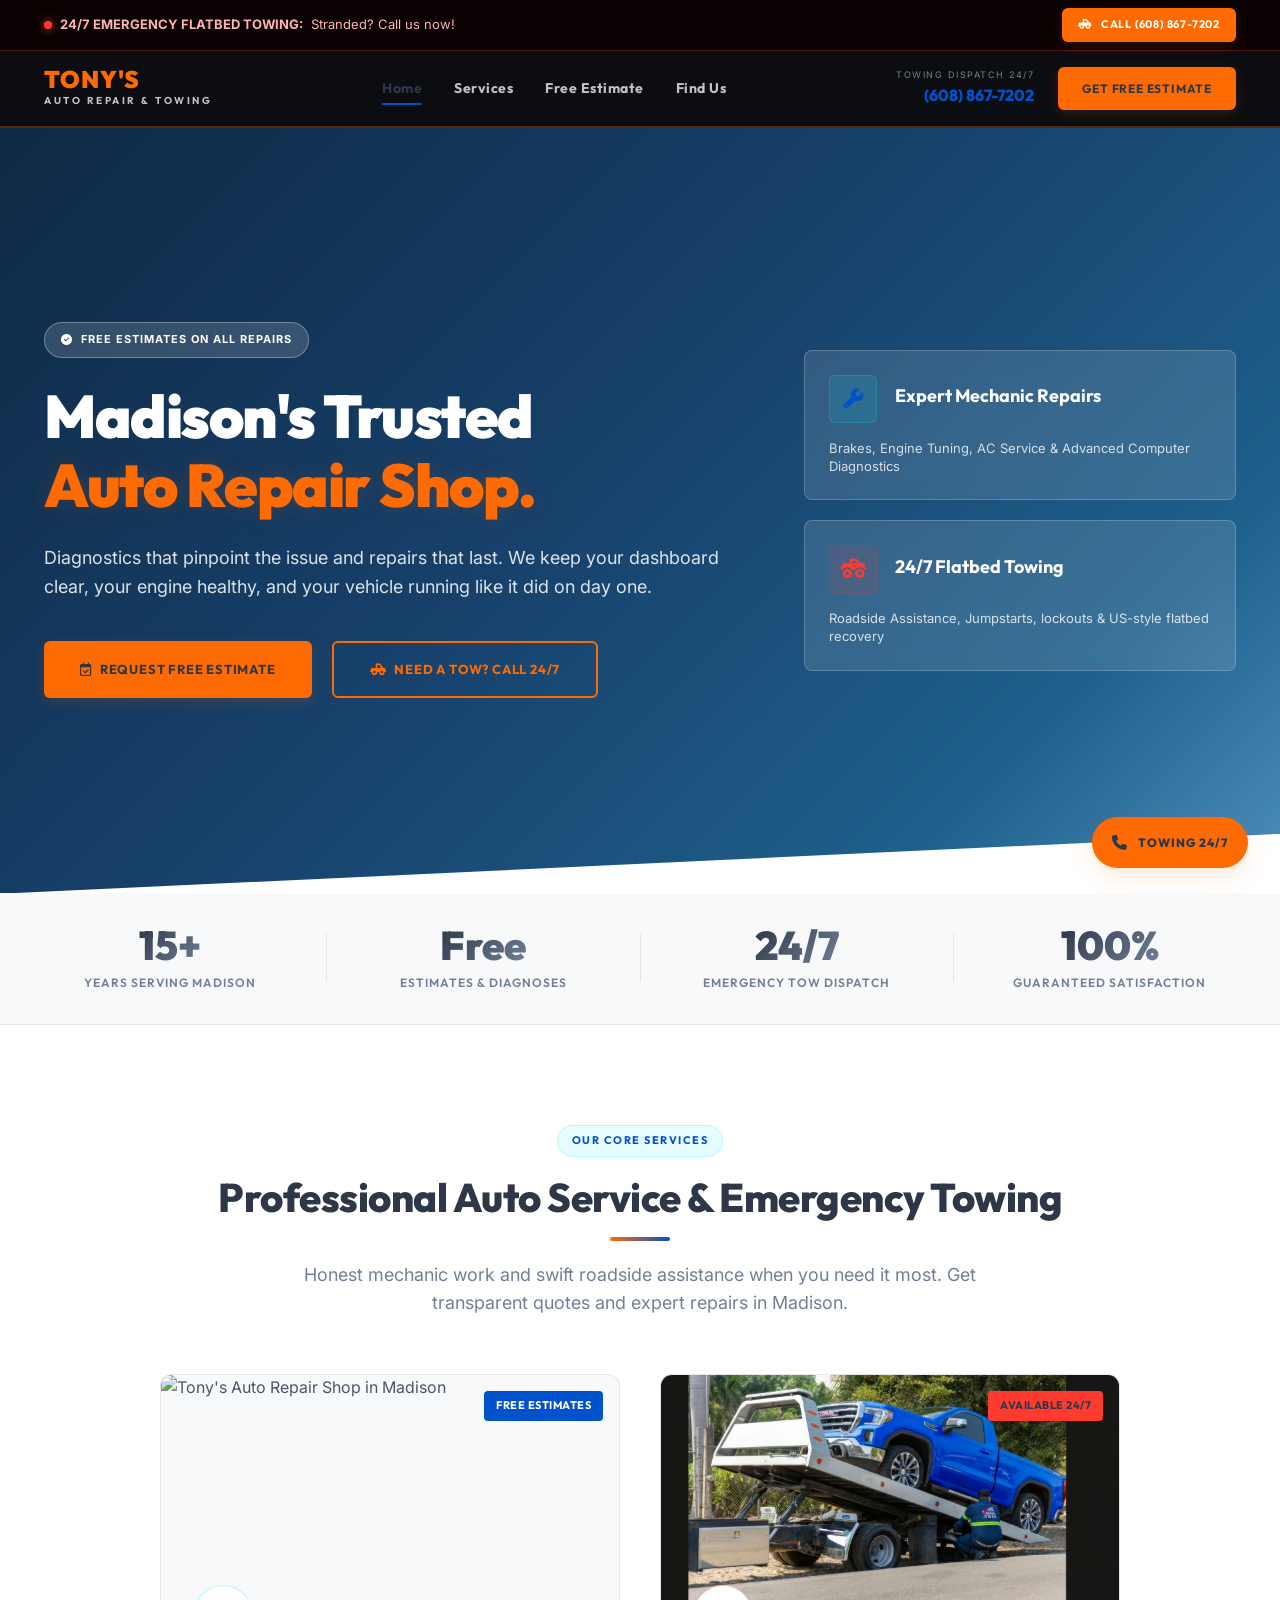
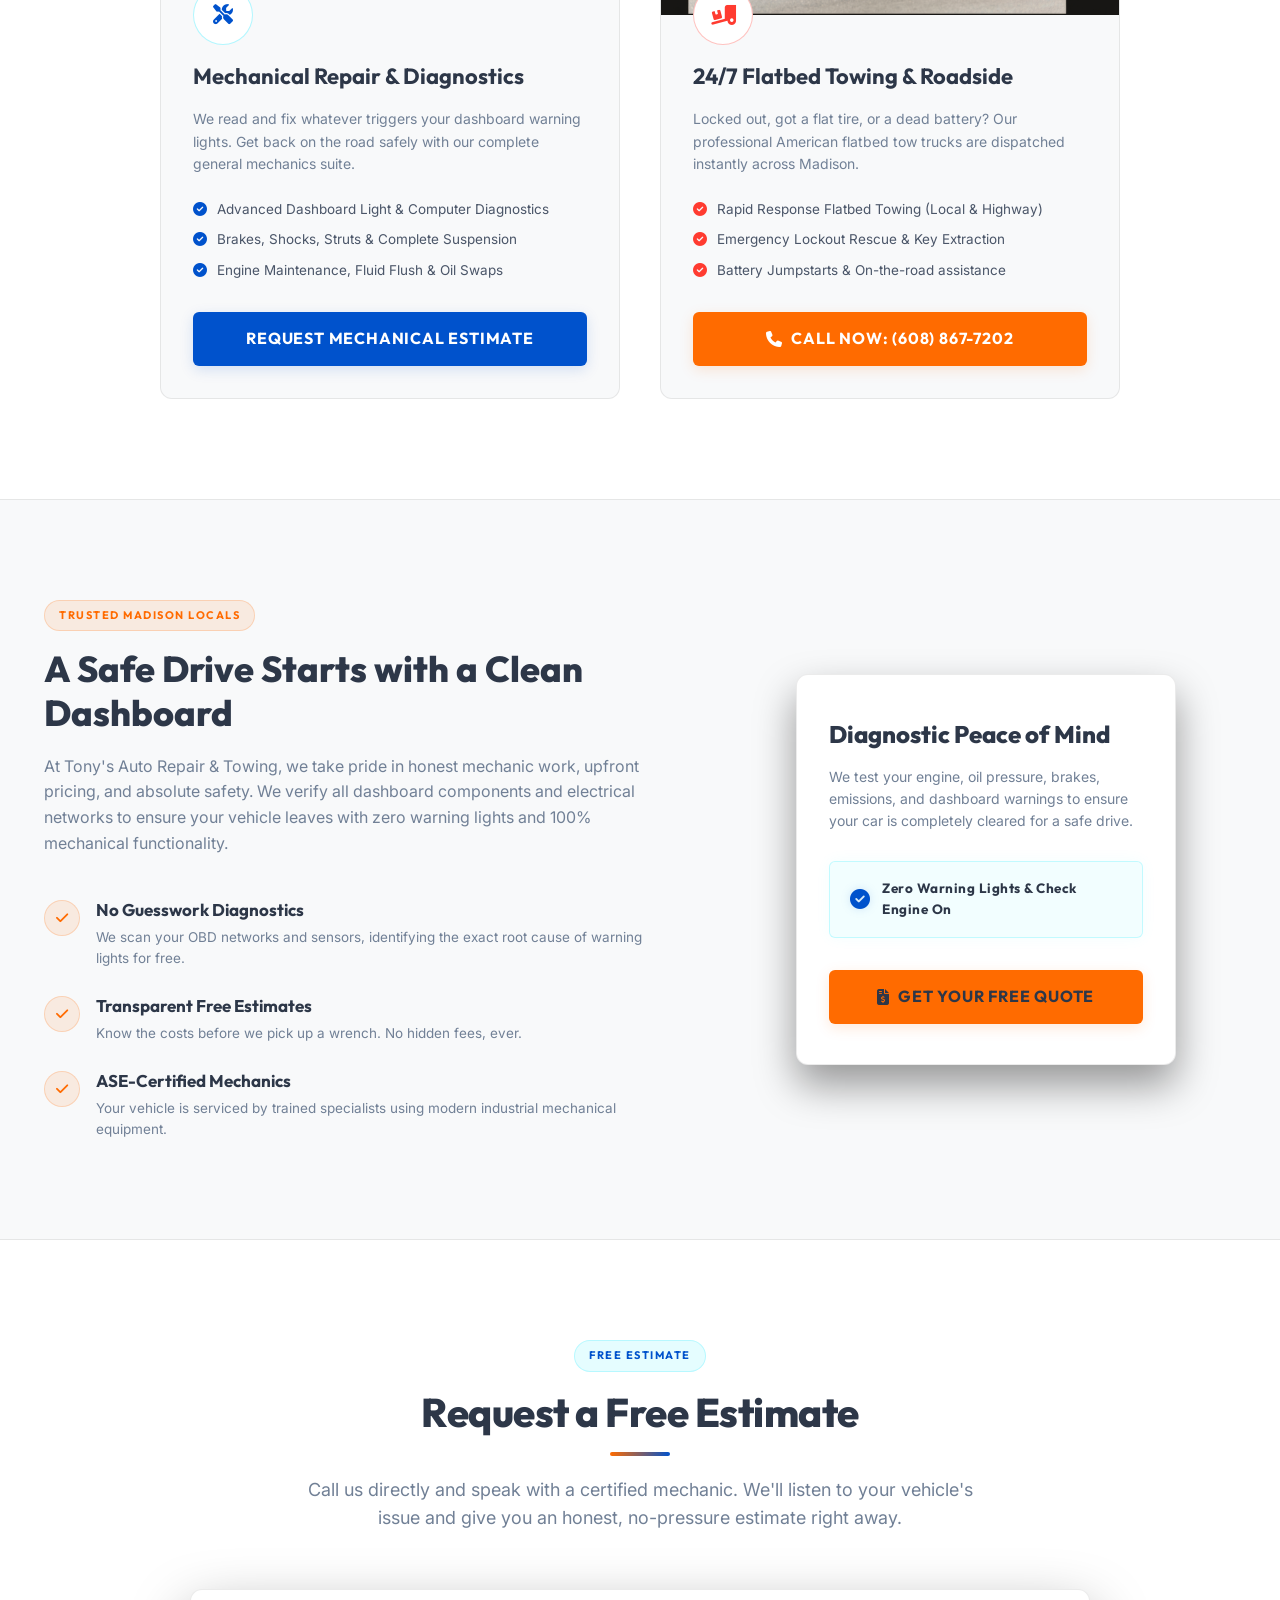
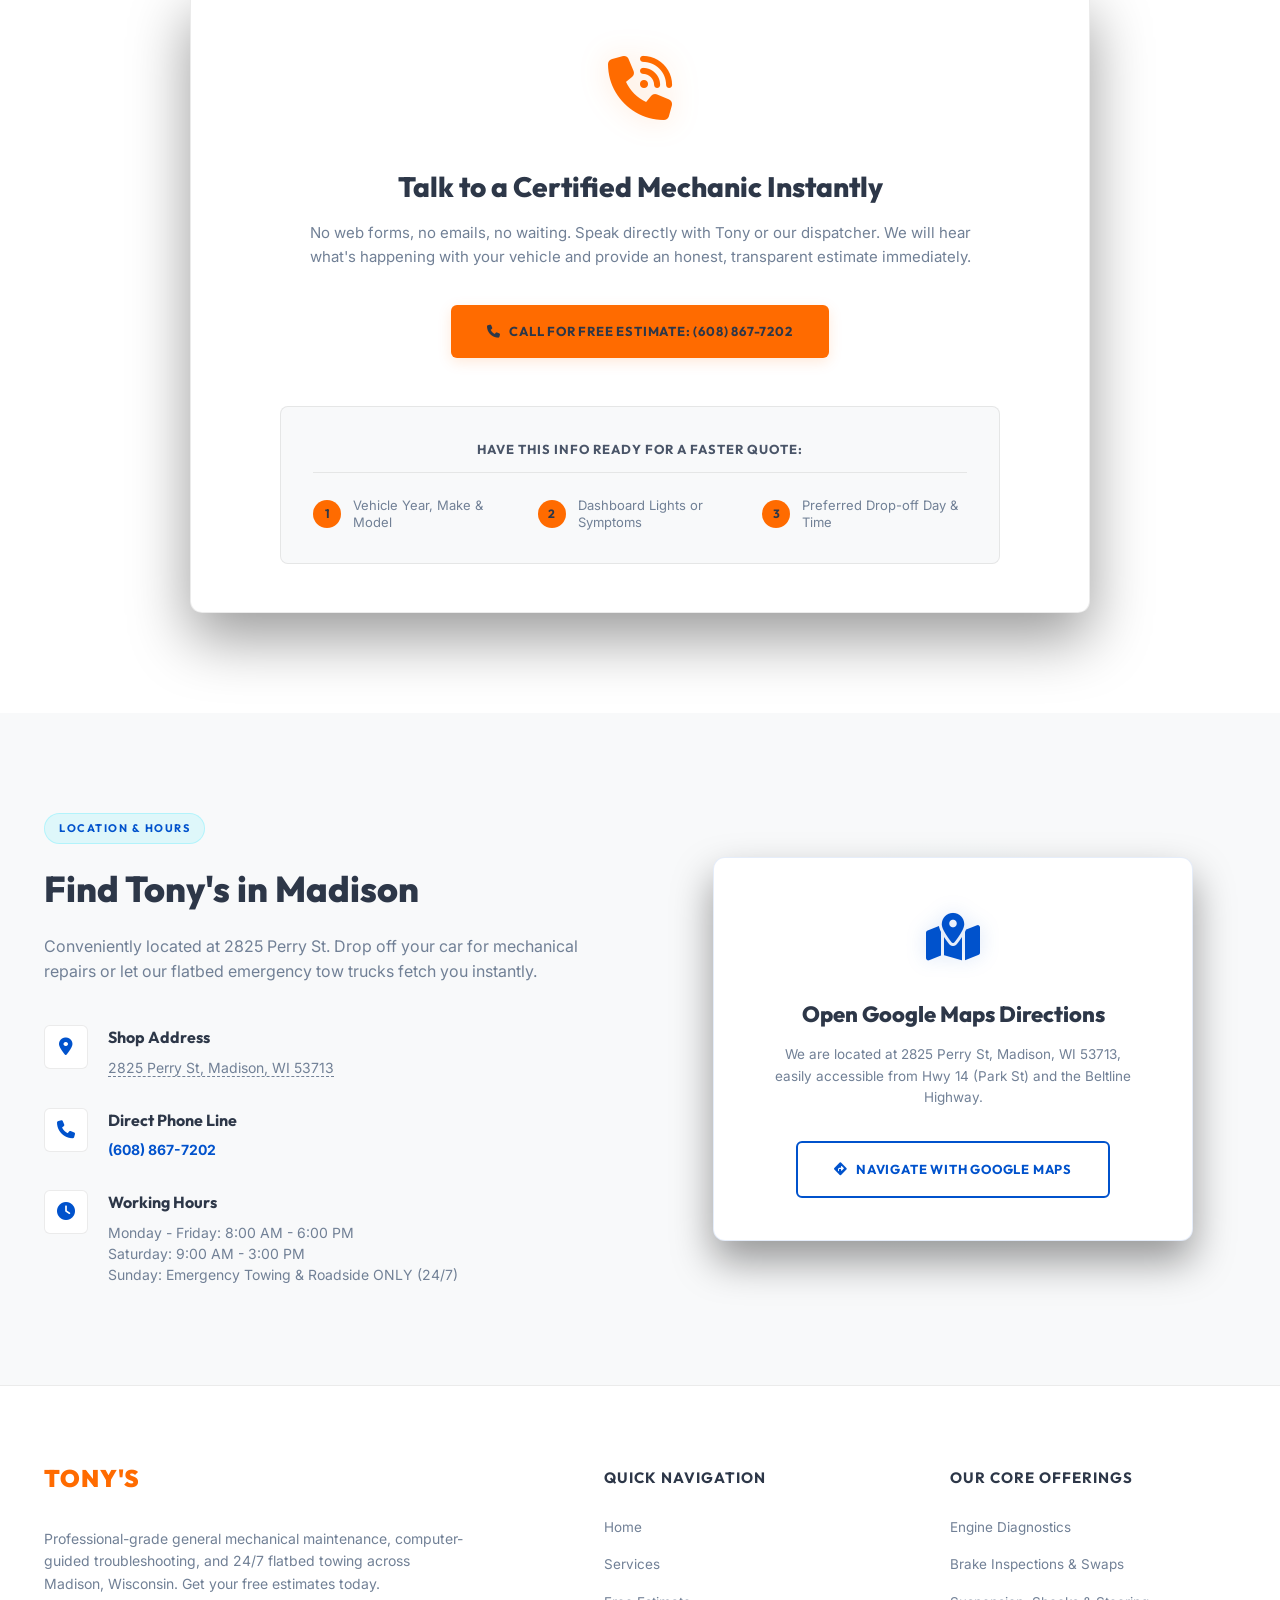
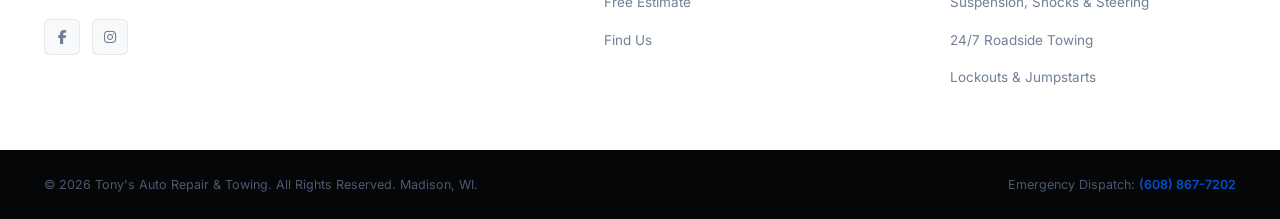
==== commit 64dde245: "fix: aplicar 5 mejoras del design critique - Barra sticky naranja full-width en mobile con (608) 867" ====
--- a/index.html
+++ b/index.html
@@ -159,7 +159,6 @@
                             <li><i class="fa-solid fa-circle-check text-cyan"></i> Advanced Dashboard Light & Computer Diagnostics</li>
                             <li><i class="fa-solid fa-circle-check text-cyan"></i> Brakes, Shocks, Struts & Complete Suspension</li>
                             <li><i class="fa-solid fa-circle-check text-cyan"></i> Engine Maintenance, Fluid Flush & Oil Swaps</li>
-                            <li><i class="fa-solid fa-circle-check text-cyan"></i> AC Recharging, Radiator & Alternator Services</li>
                         </ul>
                         <div class="card-footer-action">
                             <a href="#booking" class="btn btn-secondary btn-full btn-repair-link">Request Mechanical Estimate</a>
@@ -181,7 +180,6 @@
                             <li><i class="fa-solid fa-circle-check text-red"></i> Rapid Response Flatbed Towing (Local & Highway)</li>
                             <li><i class="fa-solid fa-circle-check text-red"></i> Emergency Lockout Rescue & Key Extraction</li>
                             <li><i class="fa-solid fa-circle-check text-red"></i> Battery Jumpstarts & On-the-road assistance</li>
-                            <li><i class="fa-solid fa-circle-check text-red"></i> Roadside Flat Tire Swaps & Fuel Delivery</li>
                         </ul>
                         <div class="card-footer-action">
                             <a href="tel:6088677202" class="btn btn-emergency btn-full">
@@ -330,16 +328,16 @@
                 <!-- Google Maps Direction Panel (Clean Dark theme card) -->
                 <div class="map-visual-container">
                     <div class="map-glow-glow"></div>
-                    <div class="map-inner-canvas map-card-simple">
+                    <a href="https://maps.google.com/?q=2825+Perry+St,+Madison,+WI+53713" target="_blank" class="map-inner-canvas map-card-simple map-card-link">
                         <div class="map-card-content text-center">
                             <div class="map-card-icon"><i class="fa-solid fa-map-location-dot"></i></div>
                             <h3>Open Google Maps Directions</h3>
                             <p>We are located at 2825 Perry St, Madison, WI 53713, easily accessible from Hwy 14 (Park St) and the Beltline Highway.</p>
-                            <a href="https://maps.google.com/?q=2825+Perry+St,+Madison,+WI+53713" target="_blank" class="btn btn-outline-cyan btn-lg">
+                            <span class="btn btn-outline-cyan btn-lg">
                                 <i class="fa-solid fa-diamond-turn-right"></i> Navigate with Google Maps
-                            </a>
-                        </div>
-                    </div>
+                            </span>
+                        </div>
+                    </a>
                 </div>
             </div>
         </div>
@@ -396,6 +394,12 @@
         <span class="floating-call-text">TOWING 24/7</span>
     </a>
 
+    <!-- Mobile Sticky Bottom Call Bar (mobile only) -->
+    <a href="tel:6088677202" class="mobile-sticky-call" aria-label="Call Tony's now">
+        <i class="fa-solid fa-phone"></i>
+        <span>(608) 867-7202 — Call Now</span>
+    </a>
+
     <!-- JS Custom Logic -->
     <script src="app.js"></script>
 </body>
--- a/styles.css
+++ b/styles.css
@@ -224,11 +224,6 @@
     animation: critical-pulse 2s infinite;
 }
 
-.btn-emergency:hover {
-    background: var(--color-orange-hover);
-    transform: translateY(-2px);
-    box-shadow: 0 6px 20px var(--color-orange-glow);
-}
 
 .btn-outline-orange {
     background: transparent;
@@ -817,9 +812,15 @@
 }
 
 .btn-repair-link:hover {
-    background: var(--color-cyan-hover) !important;
+    filter: brightness(1.08) !important;
     transform: translateY(-2px) !important;
     box-shadow: 0 6px 20px var(--color-cyan-glow) !important;
+}
+
+.btn-emergency:hover {
+    filter: brightness(1.08);
+    transform: translateY(-2px);
+    box-shadow: 0 6px 20px var(--color-orange-glow);
 }
 
 /* ==========================================================================
@@ -1159,6 +1160,24 @@
     color: var(--color-cyan-hover);
 }
 
+/* Clickable map card link wrapper */
+.map-card-link {
+    display: flex;
+    cursor: pointer;
+    transition: var(--transition-smooth);
+}
+
+.map-card-link:hover {
+    transform: translateY(-4px);
+    box-shadow: 0 24px 50px rgba(0, 82, 204, 0.12);
+    border-color: var(--border-glow-cyan);
+}
+
+/* Mobile-only sticky bottom call bar */
+.mobile-sticky-call {
+    display: none;
+}
+
 /* Simple GPS navigation overlay placeholder card */
 .map-visual-container {
     position: relative;
@@ -1622,15 +1641,45 @@
         border-bottom: none;
     }
     
+    /* Hide floating circle button — replaced by sticky bar below */
     .floating-call-btn {
-        bottom: 24px;
-        right: 24px;
-        padding: 14px;
-        border-radius: 50%;
-    }
-    
-    .floating-call-text {
-        display: none; /* Hide label text on mobile to keep it circular */
+        display: none;
+    }
+
+    /* Full-width sticky call bar at bottom */
+    .mobile-sticky-call {
+        display: flex;
+        position: fixed;
+        bottom: 0;
+        left: 0;
+        width: 100%;
+        z-index: 997;
+        background: var(--color-orange);
+        color: #ffffff;
+        padding: 16px 24px;
+        align-items: center;
+        justify-content: center;
+        gap: 10px;
+        font-family: var(--font-heading);
+        font-weight: 800;
+        font-size: 16px;
+        letter-spacing: 0.5px;
+        box-shadow: 0 -4px 20px rgba(255, 107, 0, 0.35);
+        text-transform: uppercase;
+    }
+
+    .mobile-sticky-call:hover {
+        background: var(--color-orange-hover);
+    }
+
+    /* Prevent last content from being hidden under the sticky bar */
+    body {
+        padding-bottom: 64px;
+    }
+
+    /* Safe Drive section: show visual card FIRST on mobile */
+    .why-visual-block {
+        order: -1;
     }
     
     .footer-grid {
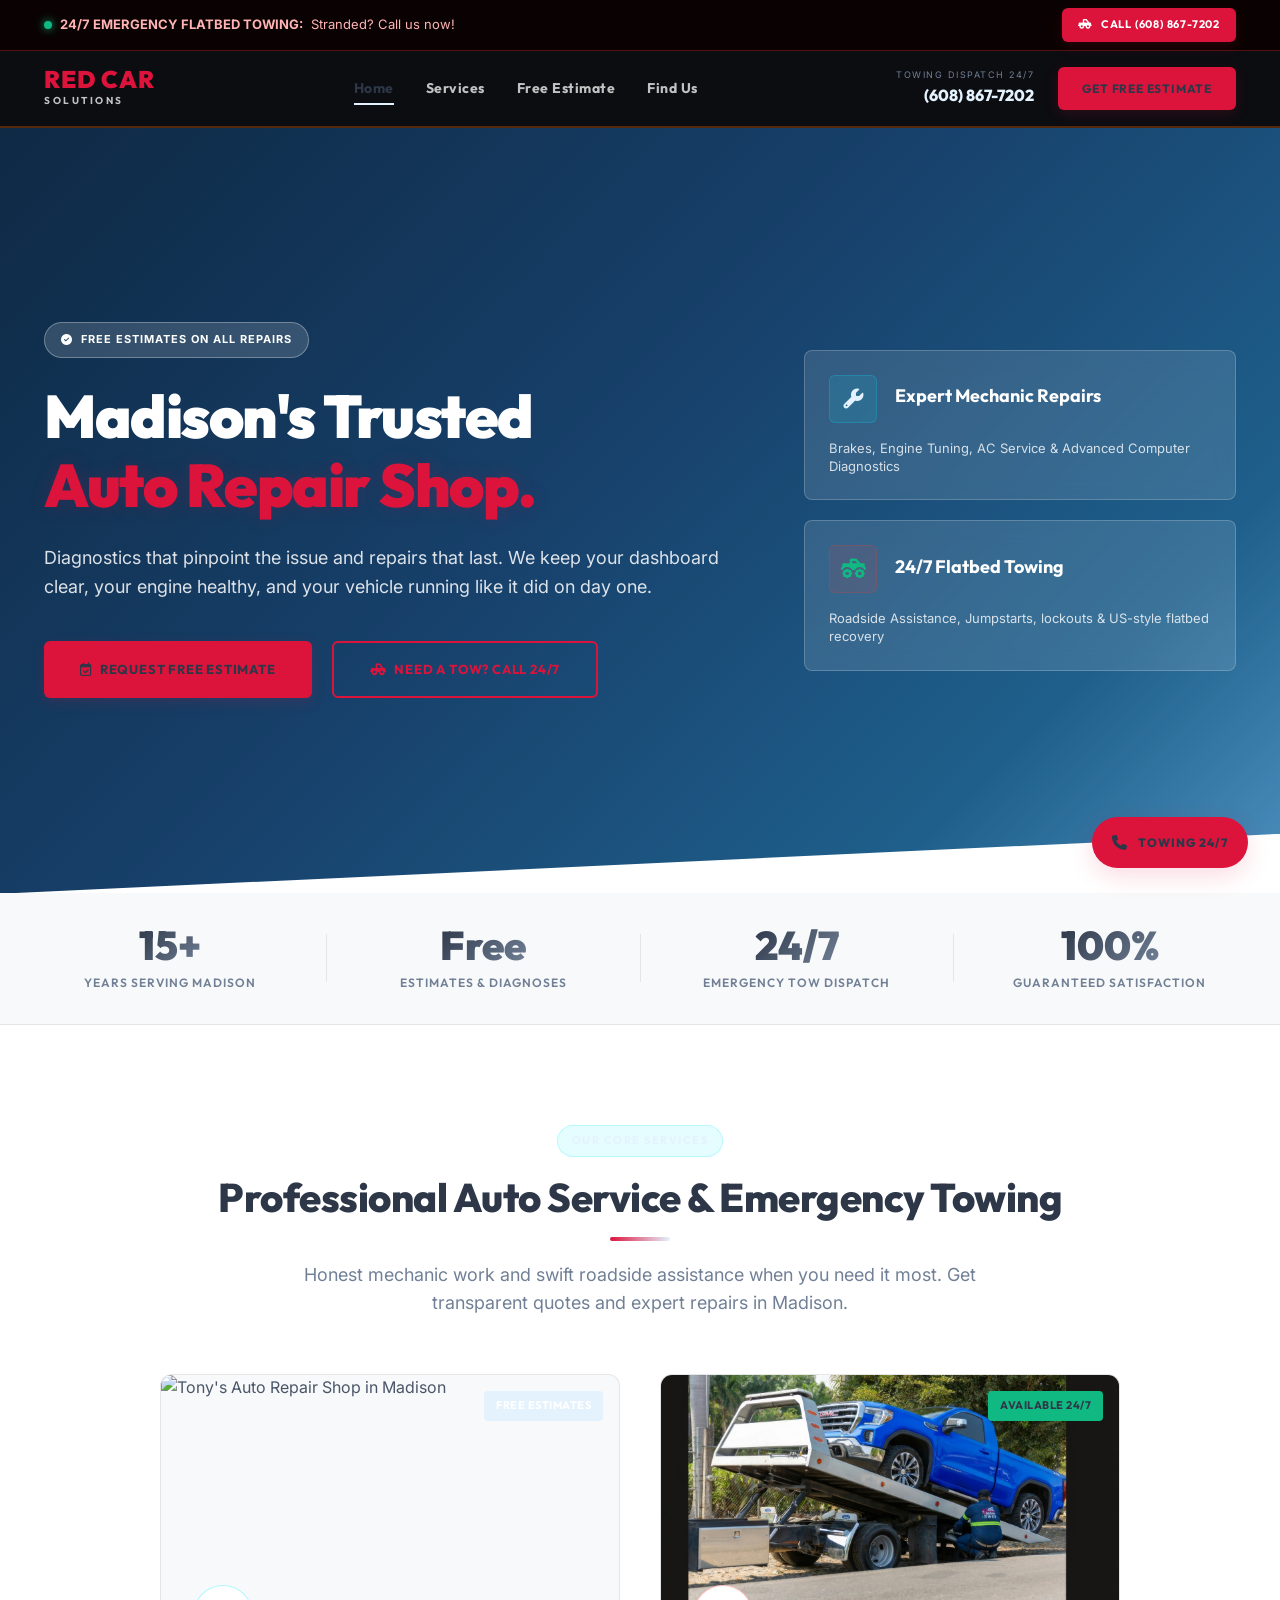
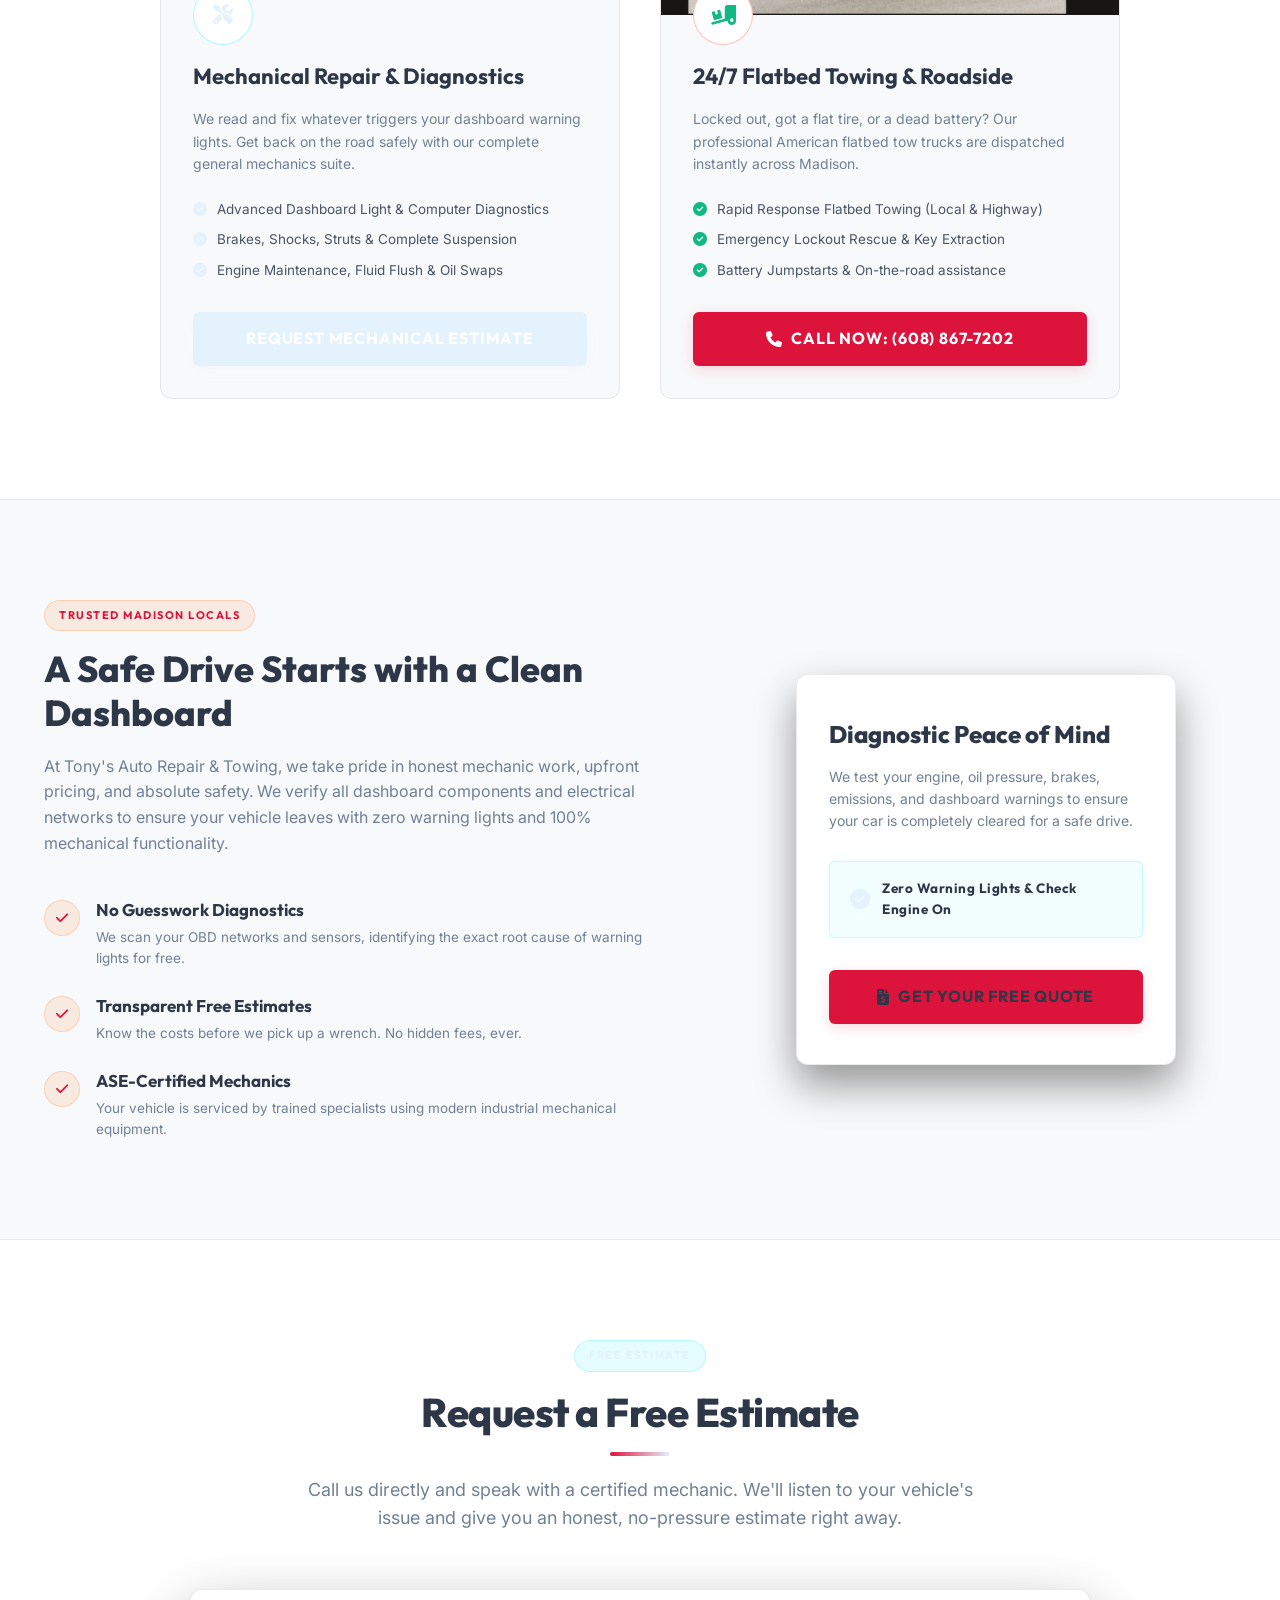
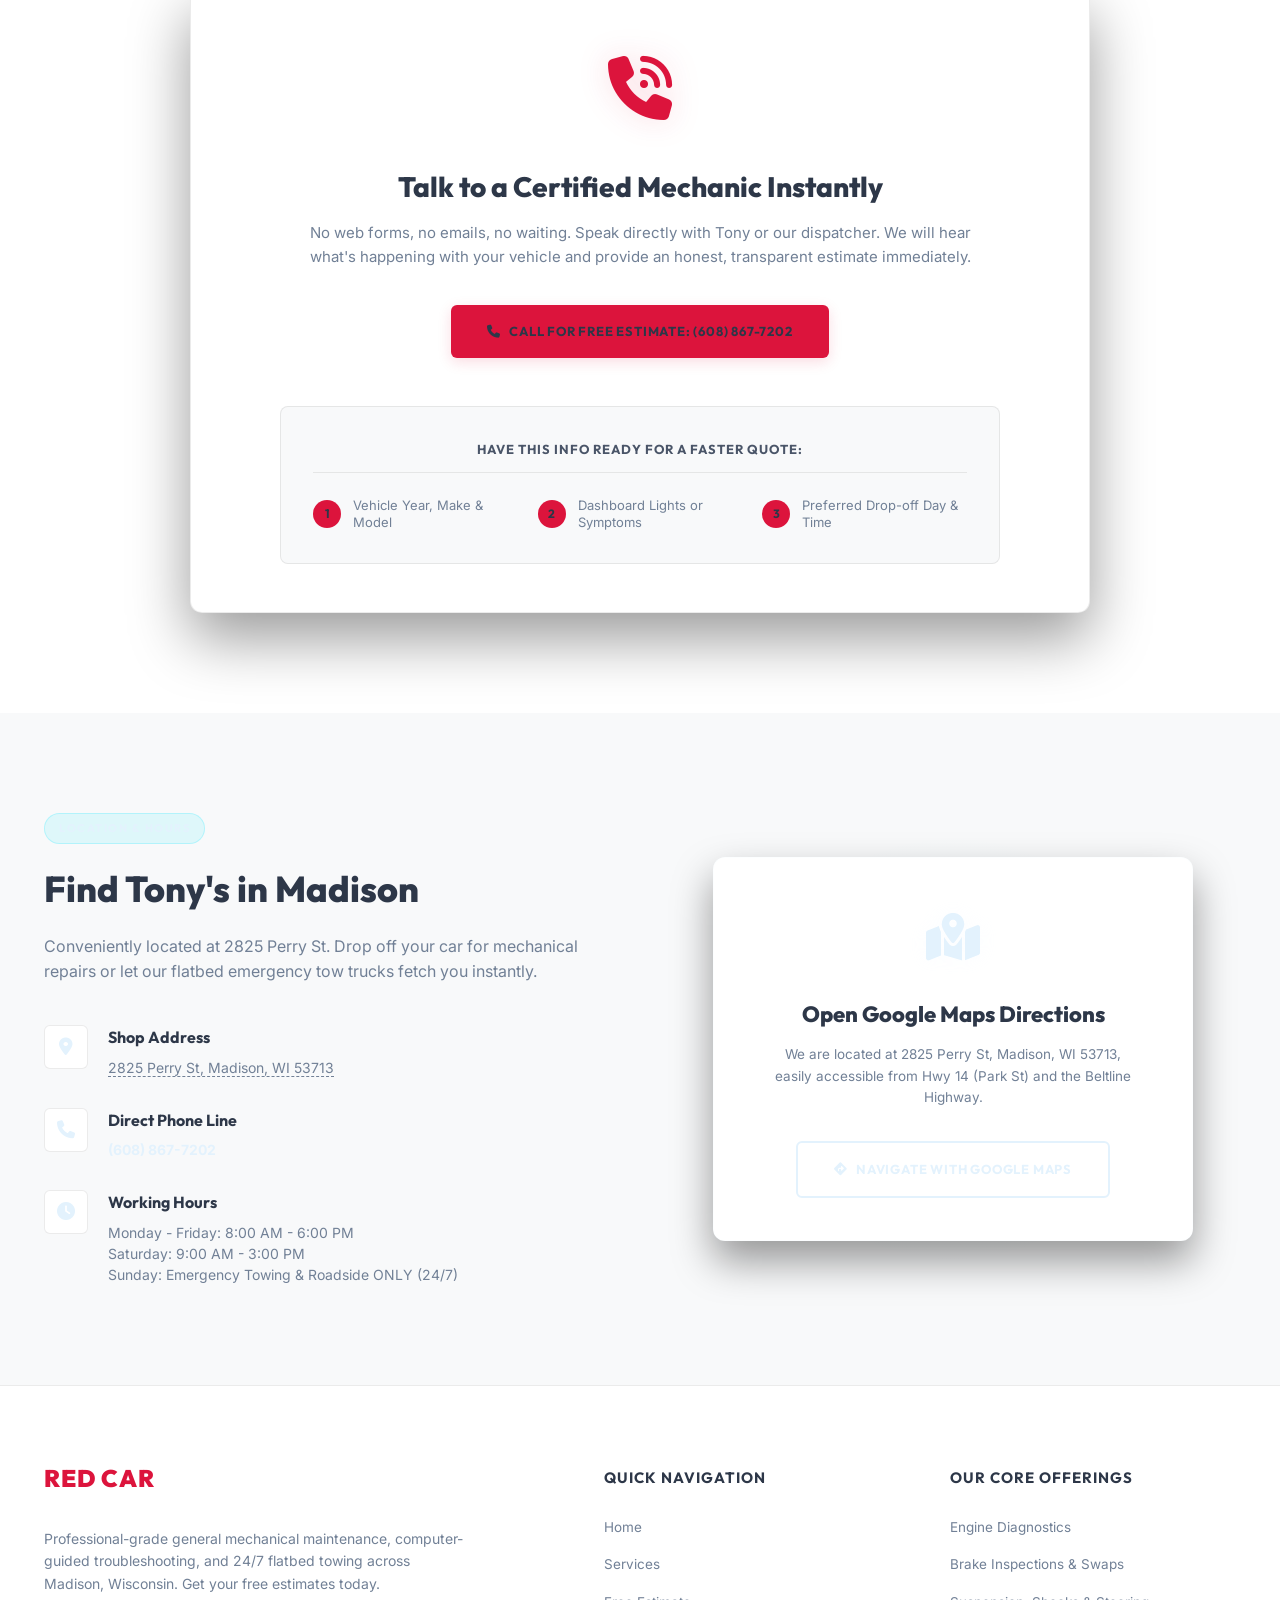
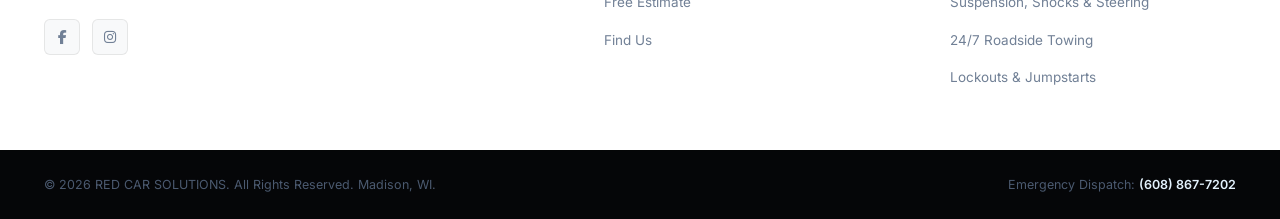
==== commit 5962239c: "Update branding: Tony's Auto → RED CAR SOLUTIONS, apply new color scheme (Red #DC143C, Blue #E3F2FD," ====
--- a/index.html
+++ b/index.html
@@ -3,8 +3,8 @@
 <head>
     <meta charset="UTF-8">
     <meta name="viewport" content="width=device-width, initial-scale=1.0">
-    <title>Tony's Auto Repair & Towing | Madison, WI | Free Estimates</title>
-    <meta name="description" content="Tony's Auto Repair & Towing in Madison, WI. Trusted local mechanics offering general repairs, expert diagnostics, free estimates, and 24/7 flatbed towing.">
+    <title>RED CAR SOLUTIONS | Trusted Madison Auto Repair</title>
+    <meta name="description" content="RED CAR SOLUTIONS in Madison, WI. Trusted local mechanics offering general repairs, expert diagnostics, free estimates, and 24/7 flatbed towing.">
     <!-- Google Fonts: Outfit & Inter -->
     <link rel="preconnect" href="https://fonts.googleapis.com">
     <link rel="preconnect" href="https://fonts.gstatic.com" crossorigin>
@@ -33,8 +33,8 @@
     <header class="main-header" id="mainHeader">
         <div class="container nav-container">
             <a href="#hero" class="logo">
-                <span class="logo-brand">TONY'S</span>
-                <span class="logo-subtitle">AUTO REPAIR & TOWING</span>
+                <span class="logo-brand">RED CAR</span>
+                <span class="logo-subtitle">SOLUTIONS</span>
             </a>
 
             <!-- Mobile Menu Toggle Button -->
@@ -348,8 +348,8 @@
         <div class="container footer-grid">
             <div class="footer-brand-info">
                 <a href="#hero" class="logo">
-                    <span class="logo-brand">TONY'S</span>
-                    <span class="logo-subtitle">AUTO REPAIR & TOWING</span>
+                    <span class="logo-brand">RED CAR</span>
+                    <span class="logo-subtitle">SOLUTIONS</span>
                 </a>
                 <p class="footer-desc">Professional-grade general mechanical maintenance, computer-guided troubleshooting, and 24/7 flatbed towing across Madison, Wisconsin. Get your free estimates today.</p>
                 <div class="social-icons">
@@ -382,7 +382,7 @@
         
         <div class="footer-bottom">
             <div class="container footer-bottom-flex">
-                <p>&copy; 2026 Tony's Auto Repair & Towing. All Rights Reserved. Madison, WI.</p>
+                <p>&copy; 2026 RED CAR SOLUTIONS. All Rights Reserved. Madison, WI.</p>
                 <p>Emergency Dispatch: <a href="tel:6088677202">(608) 867-7202</a></p>
             </div>
         </div>
--- a/styles.css
+++ b/styles.css
@@ -1,5 +1,5 @@
 /* ==========================================================================
-   TONY'S AUTO REPAIR & TOWING - STYLESHEET
+   RED CAR SOLUTIONS - STYLESHEET
    Premium Minimalist Custom Styling System (Pure Vanilla CSS)
    ========================================================================== */
 
@@ -10,23 +10,23 @@
     --bg-dark-card: #FFFFFF;
     --bg-dark-hover: #F0F2F5;
 
-    --color-orange: #FF6B00;
-    --color-orange-hover: #FF8533;
-    --color-orange-glow: rgba(255, 107, 0, 0.15);
-
-    --color-cyan: #0052CC;
-    --color-cyan-hover: #003DA5;
-    --color-cyan-glow: rgba(0, 82, 204, 0.15);
-
-    --color-red: #FF3B30;
-    --color-red-glow: rgba(255, 59, 48, 0.15);
+    --color-orange: #DC143C;
+    --color-orange-hover: #B5102C;
+    --color-orange-glow: rgba(220, 20, 60, 0.15);
+
+    --color-cyan: #E3F2FD;
+    --color-cyan-hover: #BBDEFB;
+    --color-cyan-glow: rgba(227, 242, 253, 0.15);
+
+    --color-red: #10B981;
+    --color-red-glow: rgba(16, 185, 129, 0.15);
 
     --text-white: #2D3748;
     --text-light: #4A5568;
     --text-muted: #718096;
     --border-color: rgba(0, 0, 0, 0.08);
-    --border-glow-cyan: rgba(0, 82, 204, 0.1);
-    --border-glow-orange: rgba(255, 107, 0, 0.1);
+    --border-glow-cyan: rgba(227, 242, 253, 0.1);
+    --border-glow-orange: rgba(220, 20, 60, 0.1);
     
     --font-heading: 'Outfit', -apple-system, BlinkMacSystemFont, "Segoe UI", Roboto, sans-serif;
     --font-body: 'Inter', -apple-system, BlinkMacSystemFont, "Segoe UI", Roboto, sans-serif;
